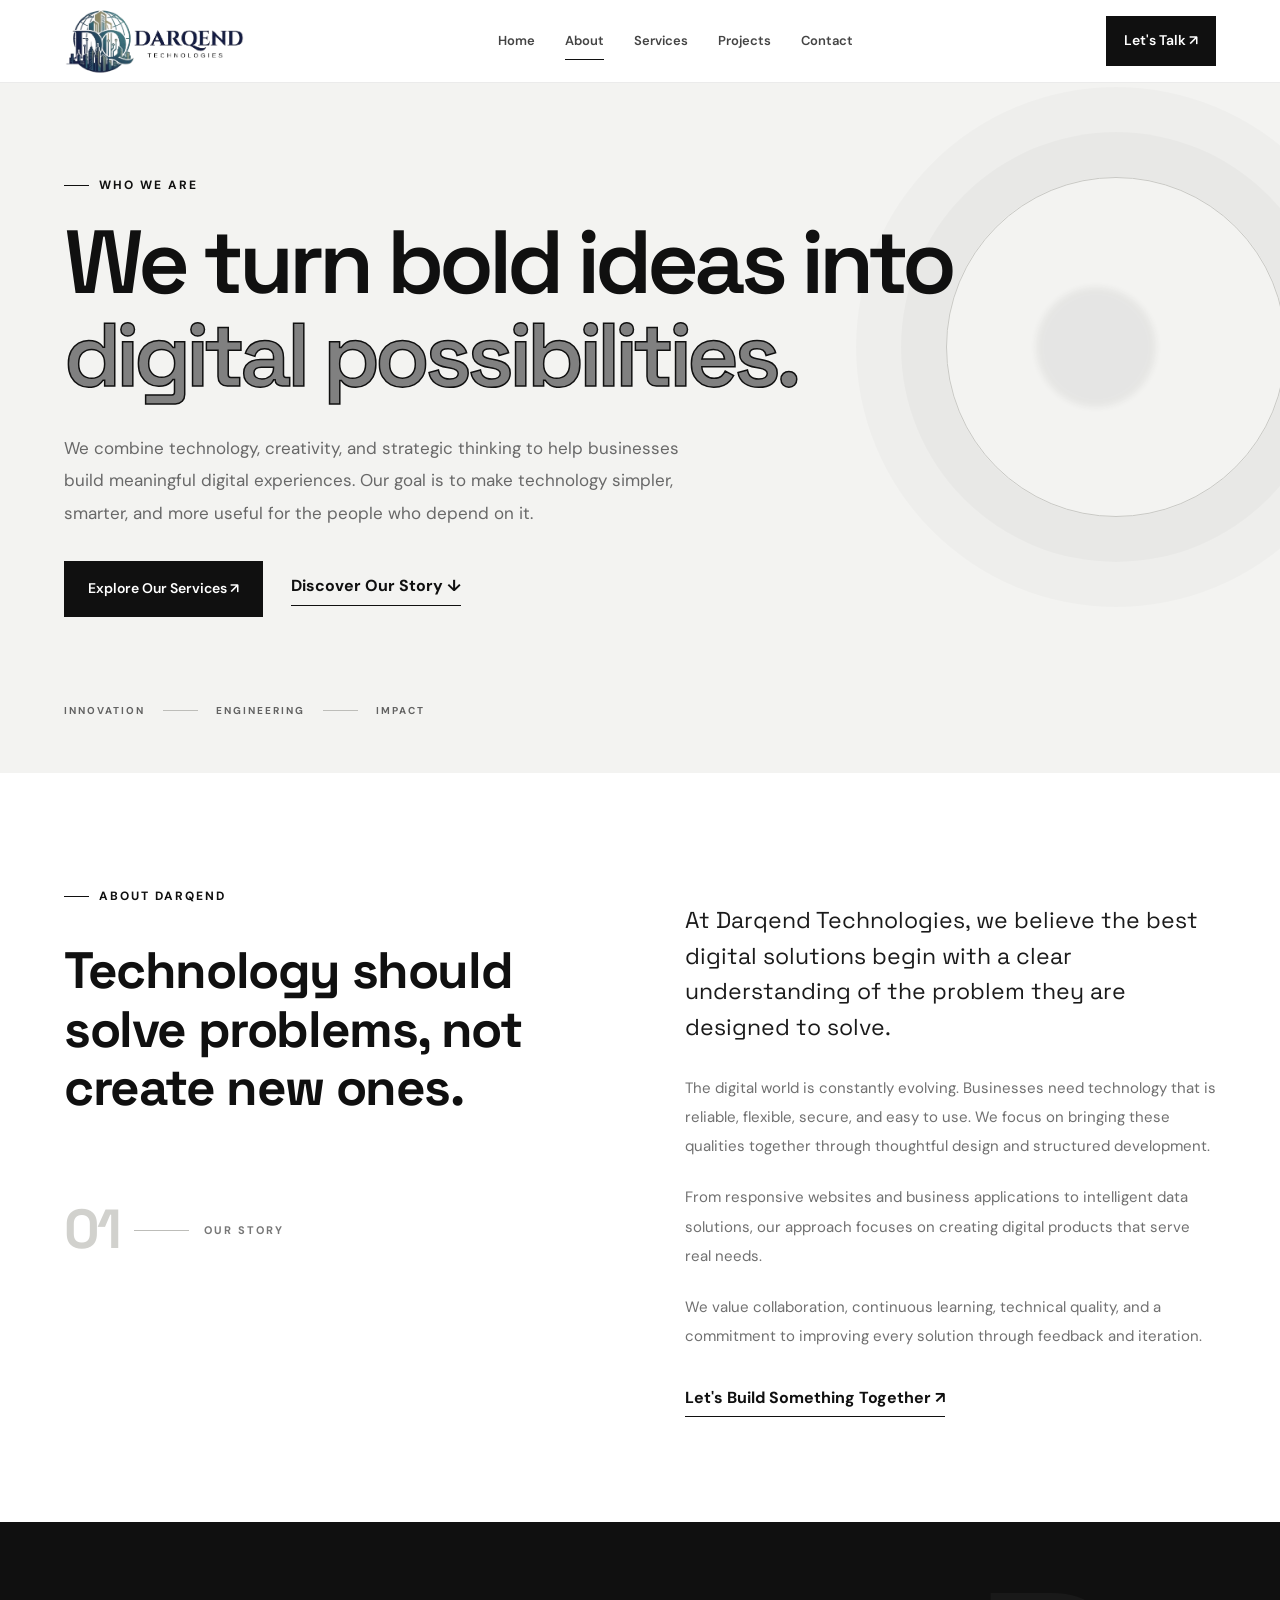
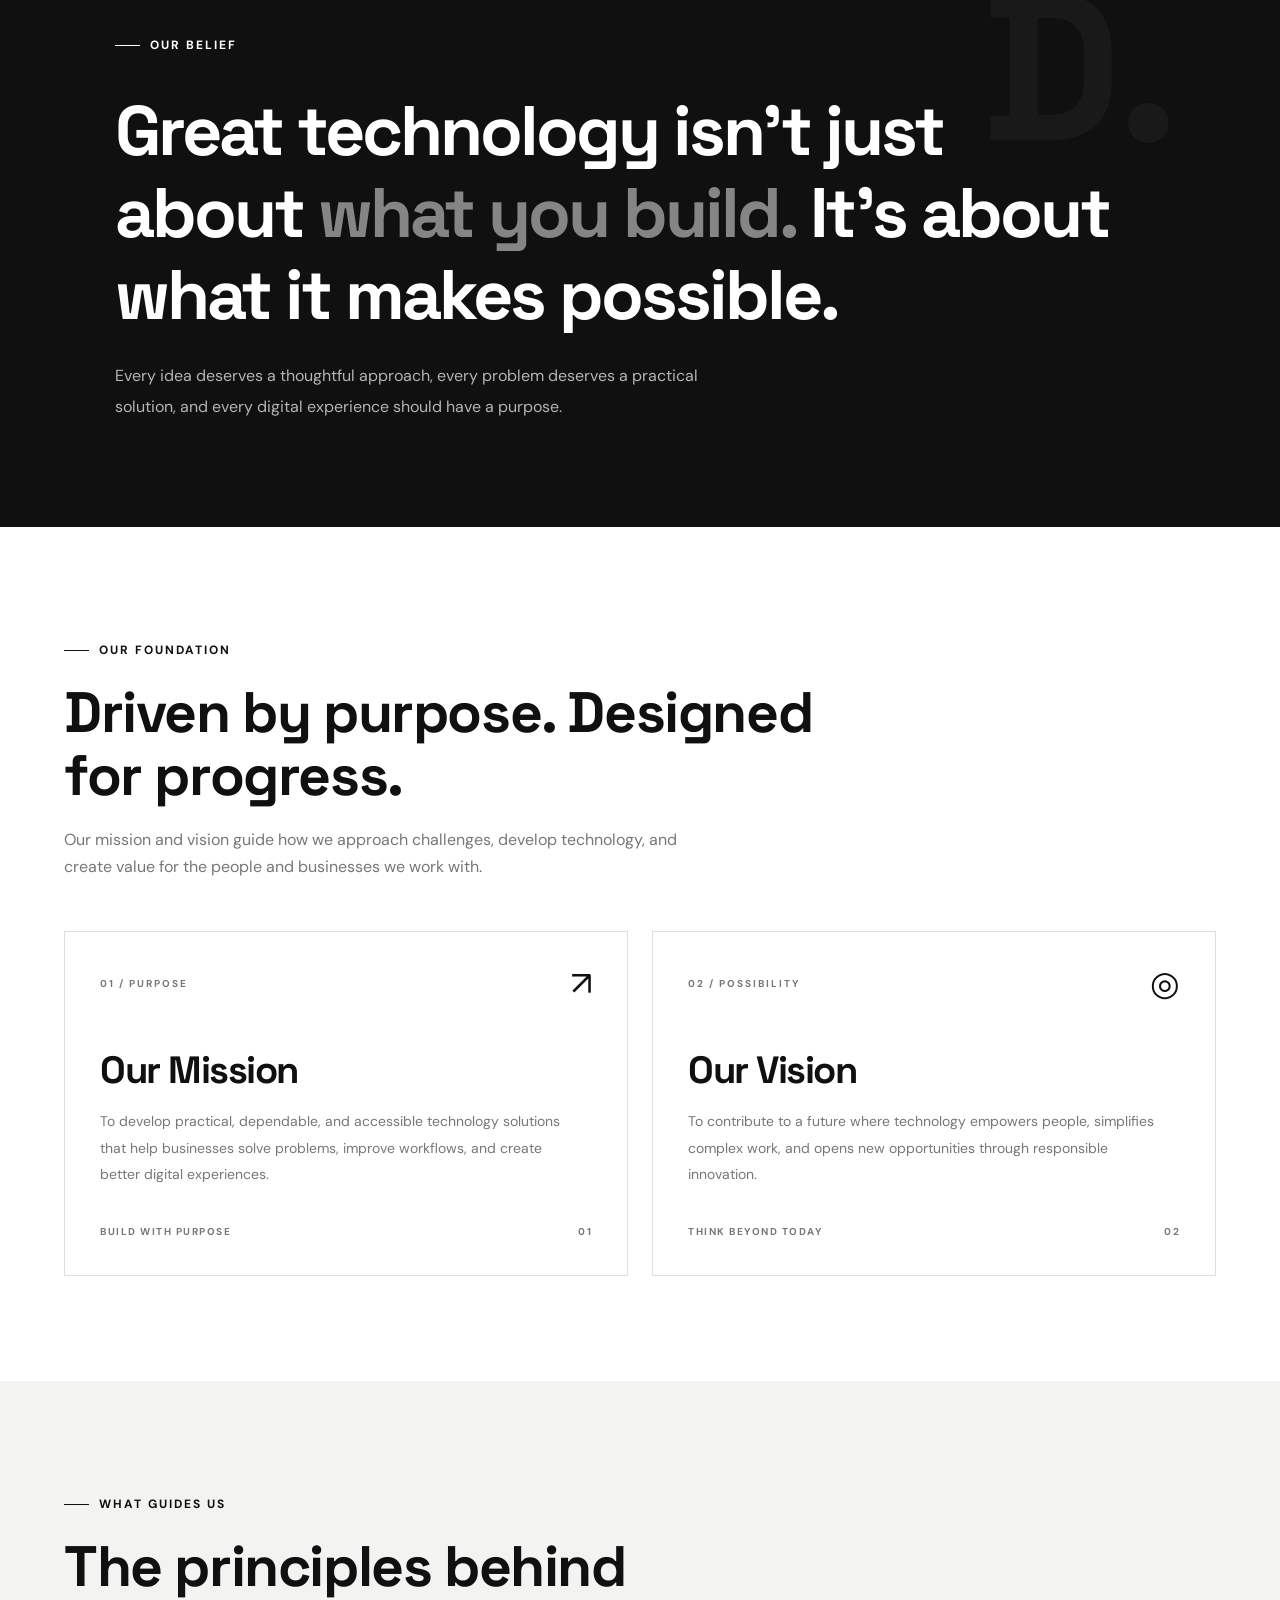
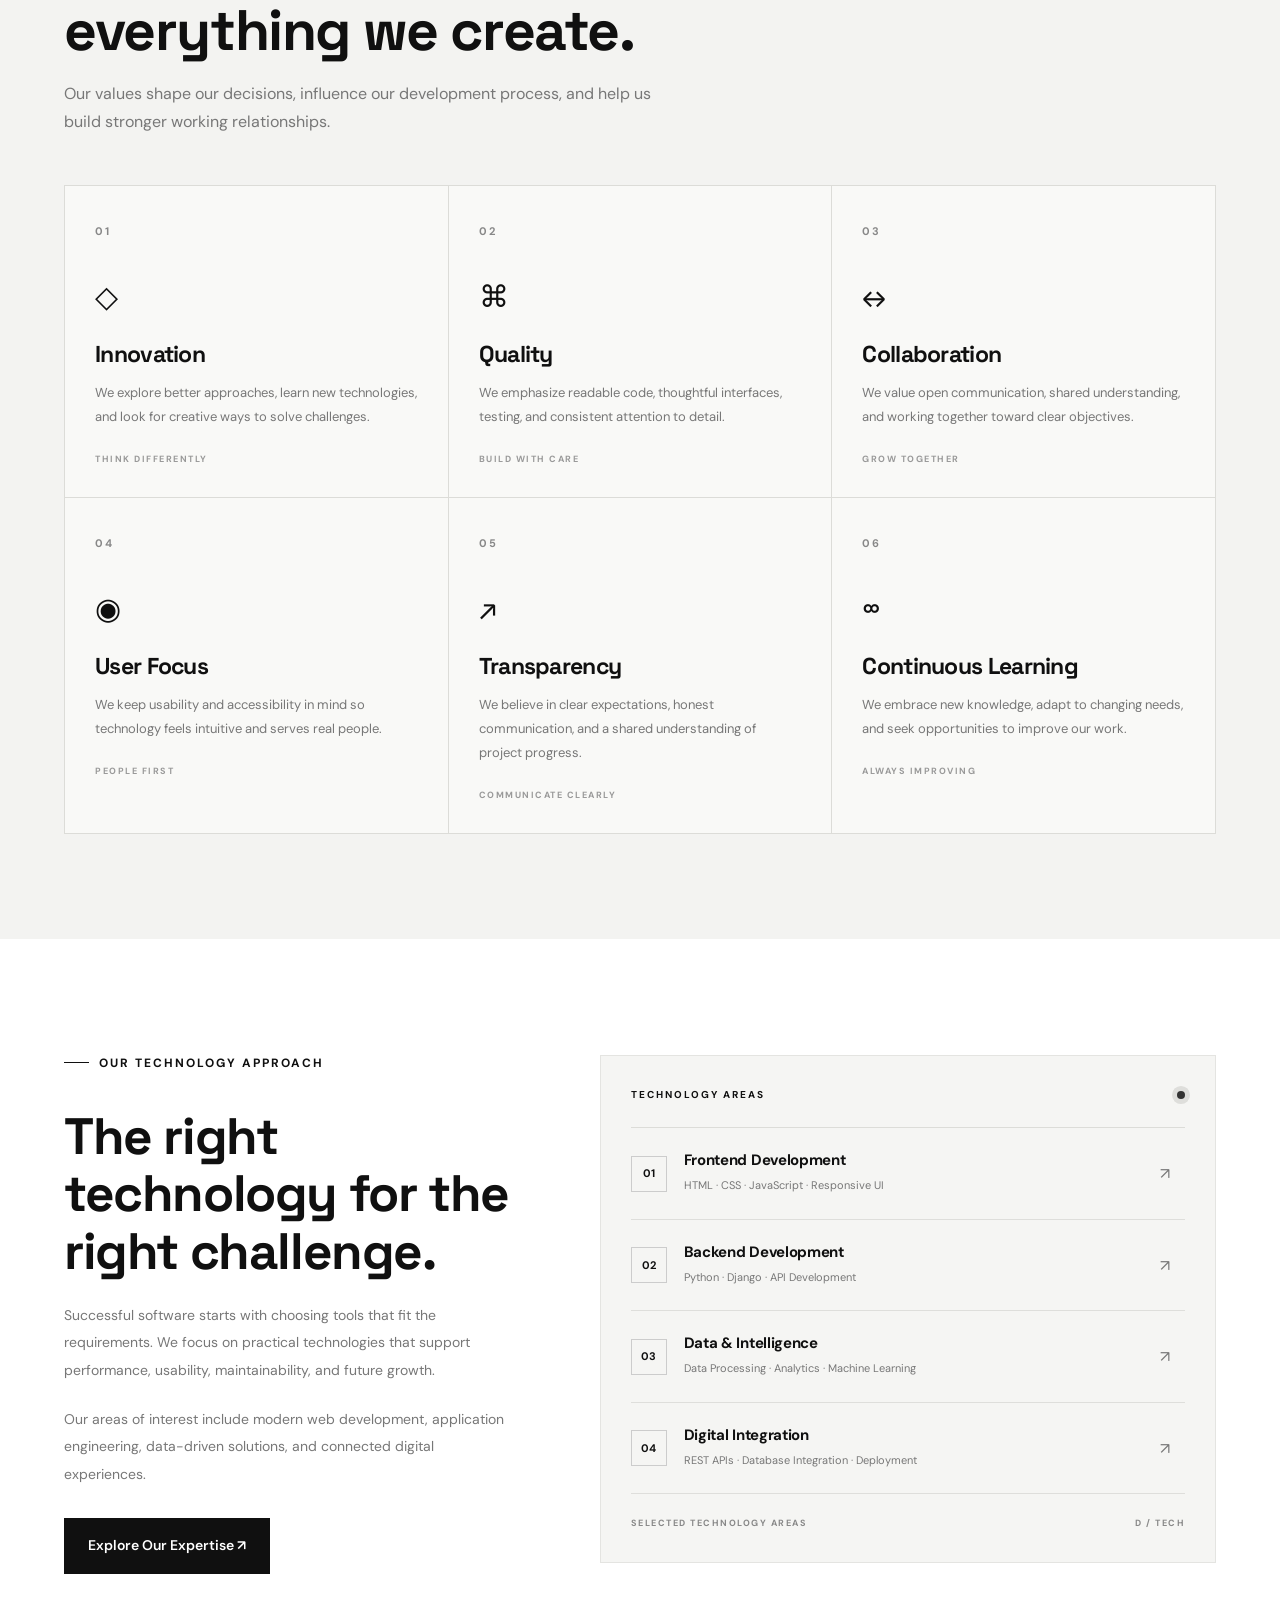
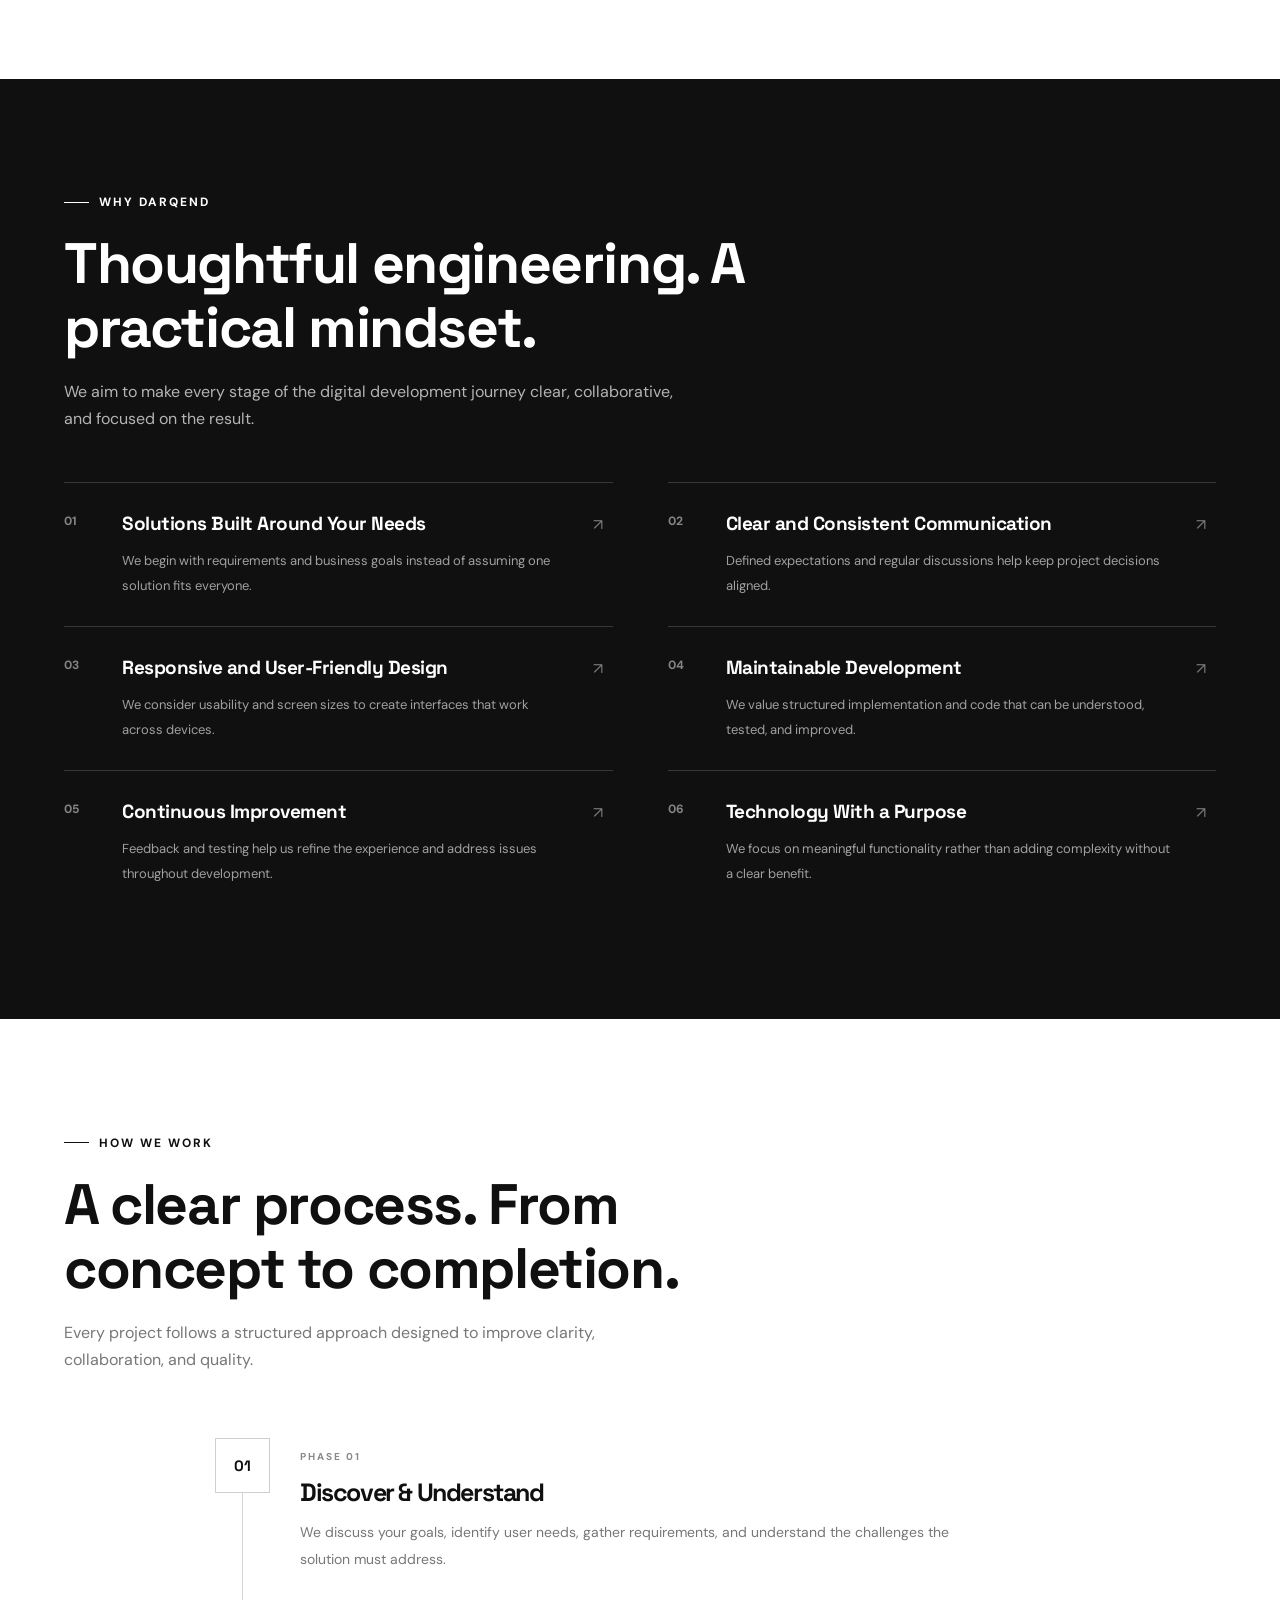
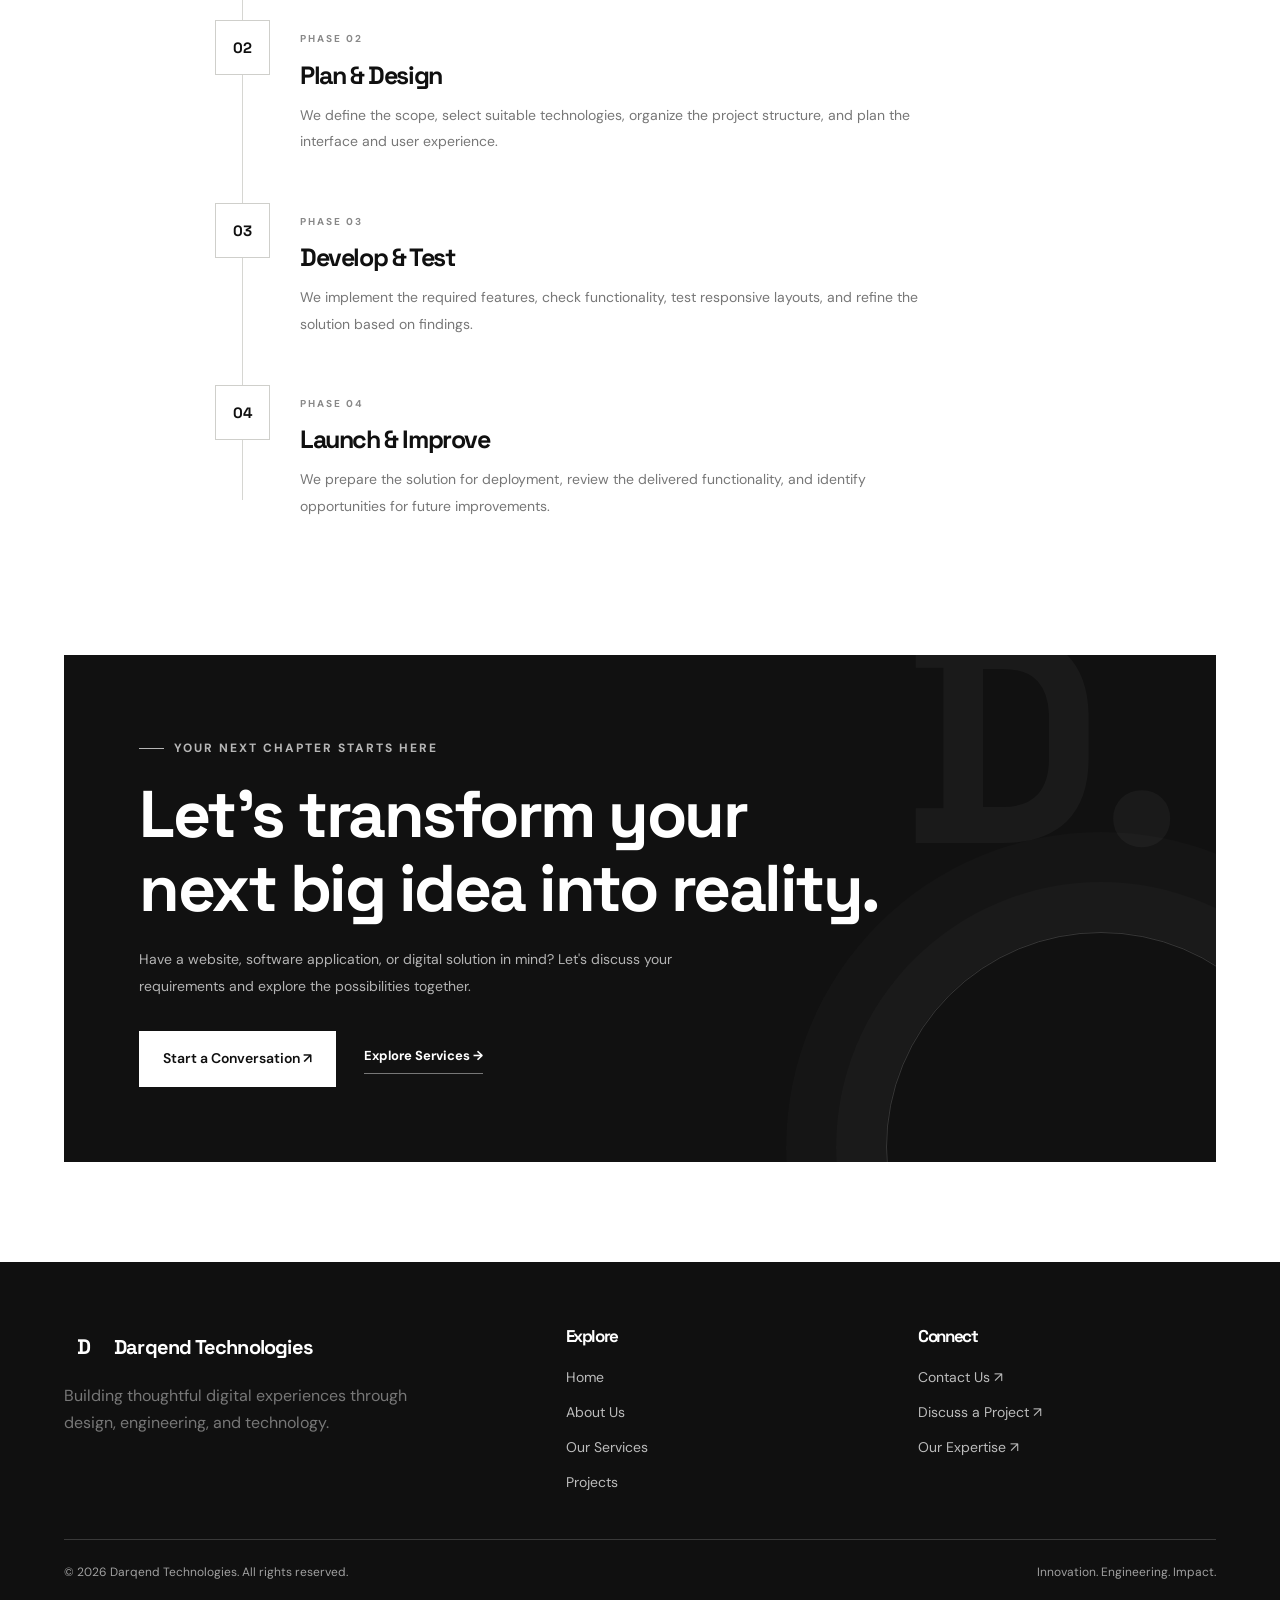
==== templates/about.html @ 3954f973 "Initial commit" ====
<!DOCTYPE html>
<html lang="en">
<head>
    <meta charset="UTF-8">
    <meta name="viewport" content="width=device-width, initial-scale=1.0">

    <meta name="description"
          content="Discover Darqend Technologies, our mission, vision, values, technology expertise, and commitment to building innovative digital solutions.">

    <title>About Us | Darqend Technologies</title>

    <link rel="stylesheet" href="../static/css/style.css">
    <link rel="stylesheet" href="../static/css/about.css">
    
</head>

<body>

<header class="site-header">
  <div class="container nav-container">
    <a href="index.html" class="brand">
      <img src="../static/assets/WhatsApp_Image_2026-10-27_at_9.11.29_PM-removebg-preview.png"  style="width:180px">
    </a>

    <nav class="nav-links" id="mainNav" aria-label="Main navigation">
      <a href="index.html">Home</a>
      <a href="about.html">About</a>
      <a href="services.html">Services</a>
      <a href="projects.html">Projects</a>
      <a href="contact.html">Contact</a>
    </nav>

    <a href="contact.html" class="btn nav-cta">Let's Talk ↗</a>
    <button class="menu-toggle" aria-label="Open navigation"
      aria-controls="mainNav" aria-expanded="false">☰</button>
  </div>
</header>


<main>

<!-- ================= ABOUT HERO ================= -->

<section class="about-hero">
    <div class="about-hero-grid"></div>

    <div class="container about-hero-content">

        <!-- <div class="breadcrumb reveal">
            <a href="index.html">Home</a>
            <span>/</span>
            <span>About Us</span>
        </div> -->

        <div class="about-hero-text reveal">

            <span class="eyebrow">WHO WE ARE</span>

            <h1>
                We turn bold ideas into
                <span class="outline-text" style="color:grey">digital possibilities.</span>
            </h1>

            <p>
                We combine technology, creativity, and strategic thinking
                to help businesses build meaningful digital experiences.
                Our goal is to make technology simpler, smarter, and more
                useful for the people who depend on it.
            </p>

            <div class="about-hero-actions">
                <a href="services.html" class="btn">
                    Explore Our Services ↗
                </a>

                <a href="#our-story" class="text-link">
                    Discover Our Story ↓
                </a>
            </div>

        </div>

        <div class="about-hero-bottom reveal">
            <span>INNOVATION</span>
            <span class="about-bottom-line"></span>
            <span>ENGINEERING</span>
            <span class="about-bottom-line"></span>
            <span>IMPACT</span>
        </div>

        <div class="about-hero-orb orb-one"></div>
        <div class="about-hero-orb orb-two"></div>

    </div>
</section>


<!-- ================= INTRODUCTION ================= -->

<section class="section about-intro" id="our-story">

    <div class="container about-intro-grid">

        <div class="about-intro-left reveal">

            <span class="eyebrow">ABOUT DARQEND</span>

            <h2>
                Technology should solve problems,
                not create new ones.
            </h2>

            <div class="about-big-number">
                <span>01</span>
                <span class="about-number-line"></span>
                <span>OUR STORY</span>
            </div>

        </div>

        <div class="about-intro-right reveal delay-1">

            <p class="about-lead">
                At Darqend Technologies, we believe the best digital
                solutions begin with a clear understanding of the
                problem they are designed to solve.
            </p>

            <p>
                The digital world is constantly evolving. Businesses need
                technology that is reliable, flexible, secure, and easy
                to use. We focus on bringing these qualities together
                through thoughtful design and structured development.
            </p>

            <p>
                From responsive websites and business applications to
                intelligent data solutions, our approach focuses on
                creating digital products that serve real needs.
            </p>

            <p>
                We value collaboration, continuous learning, technical
                quality, and a commitment to improving every solution
                through feedback and iteration.
            </p>

            <a href="contact.html" class="text-link">
                Let's Build Something Together ↗
            </a>

        </div>

    </div>

</section>


<!-- ================= BRAND STATEMENT ================= -->

<section class="about-statement section-dark">

    <div class="container about-statement-inner reveal">

        <span class="eyebrow">OUR BELIEF</span>

        <h2>
            Great technology isn't just about
            <span>what you build.</span>
            It's about what it makes possible.
        </h2>

        <p>
            Every idea deserves a thoughtful approach, every problem
            deserves a practical solution, and every digital experience
            should have a purpose.
        </p>

        <div class="statement-mark">D.</div>

    </div>

</section>


<!-- ================= MISSION AND VISION ================= -->

<section class="section about-purpose">

    <div class="container">

        <div class="section-heading reveal">

            <span class="eyebrow">OUR FOUNDATION</span>

            <h2>
                Driven by purpose.
                Designed for progress.
            </h2>

            <p>
                Our mission and vision guide how we approach challenges,
                develop technology, and create value for the people
                and businesses we work with.
            </p>

        </div>

        <div class="purpose-grid">

            <article class="purpose-card mission-card reveal">

                <div class="purpose-card-top">
                    <span class="purpose-index">01 / PURPOSE</span>
                    <span class="purpose-icon">↗</span>
                </div>

                <h3>Our Mission</h3>

                <p>
                    To develop practical, dependable, and accessible
                    technology solutions that help businesses solve
                    problems, improve workflows, and create better
                    digital experiences.
                </p>

                <div class="purpose-card-footer">
                    <span>BUILD WITH PURPOSE</span>
                    <span>01</span>
                </div>

            </article>


            <article class="purpose-card vision-card reveal delay-1">

                <div class="purpose-card-top">
                    <span class="purpose-index">02 / POSSIBILITY</span>
                    <span class="purpose-icon">◎</span>
                </div>

                <h3>Our Vision</h3>

                <p>
                    To contribute to a future where technology empowers
                    people, simplifies complex work, and opens new
                    opportunities through responsible innovation.
                </p>

                <div class="purpose-card-footer">
                    <span>THINK BEYOND TODAY</span>
                    <span>02</span>
                </div>

            </article>

        </div>

    </div>

</section>


<!-- ================= CORE VALUES ================= -->

<section class="section about-values section-light">

    <div class="container">

        <div class="section-heading reveal">

            <span class="eyebrow">WHAT GUIDES US</span>

            <h2>
                The principles behind
                everything we create.
            </h2>

            <p>
                Our values shape our decisions, influence our development
                process, and help us build stronger working relationships.
            </p>

        </div>

        <div class="about-values-grid">

            <article class="about-value-card reveal">

                <span class="about-value-number">01</span>
                <div class="about-value-icon">◇</div>

                <h3>Innovation</h3>

                <p>
                    We explore better approaches, learn new technologies,
                    and look for creative ways to solve challenges.
                </p>

                <span class="value-bottom-label">THINK DIFFERENTLY</span>

            </article>


            <article class="about-value-card reveal delay-1">

                <span class="about-value-number">02</span>
                <div class="about-value-icon">⌘</div>

                <h3>Quality</h3>

                <p>
                    We emphasize readable code, thoughtful interfaces,
                    testing, and consistent attention to detail.
                </p>

                <span class="value-bottom-label">BUILD WITH CARE</span>

            </article>


            <article class="about-value-card reveal delay-2">

                <span class="about-value-number">03</span>
                <div class="about-value-icon">↔</div>

                <h3>Collaboration</h3>

                <p>
                    We value open communication, shared understanding,
                    and working together toward clear objectives.
                </p>

                <span class="value-bottom-label">GROW TOGETHER</span>

            </article>


            <article class="about-value-card reveal">

                <span class="about-value-number">04</span>
                <div class="about-value-icon">◉</div>

                <h3>User Focus</h3>

                <p>
                    We keep usability and accessibility in mind so
                    technology feels intuitive and serves real people.
                </p>

                <span class="value-bottom-label">PEOPLE FIRST</span>

            </article>


            <article class="about-value-card reveal delay-1">

                <span class="about-value-number">05</span>
                <div class="about-value-icon">↗</div>

                <h3>Transparency</h3>

                <p>
                    We believe in clear expectations, honest communication,
                    and a shared understanding of project progress.
                </p>

                <span class="value-bottom-label">COMMUNICATE CLEARLY</span>

            </article>


            <article class="about-value-card reveal delay-2">

                <span class="about-value-number">06</span>
                <div class="about-value-icon">∞</div>

                <h3>Continuous Learning</h3>

                <p>
                    We embrace new knowledge, adapt to changing needs,
                    and seek opportunities to improve our work.
                </p>

                <span class="value-bottom-label">ALWAYS IMPROVING</span>

            </article>

        </div>

    </div>

</section>


<!-- ================= TECHNOLOGY EXPERTISE ================= -->

<section class="section about-tech">

    <div class="container">

        <div class="about-tech-grid">

            <div class="about-tech-content reveal">

                <span class="eyebrow">OUR TECHNOLOGY APPROACH</span>

                <h2>
                    The right technology
                    for the right challenge.
                </h2>

                <p>
                    Successful software starts with choosing tools that
                    fit the requirements. We focus on practical
                    technologies that support performance, usability,
                    maintainability, and future growth.
                </p>

                <p>
                    Our areas of interest include modern web development,
                    application engineering, data-driven solutions,
                    and connected digital experiences.
                </p>

                <a href="services.html" class="btn">
                    Explore Our Expertise ↗
                </a>

            </div>


            <div class="about-tech-panel reveal delay-1">

                <div class="tech-panel-heading">
                    <span>TECHNOLOGY AREAS</span>
                    <span class="tech-live-dot"></span>
                </div>

                <div class="tech-item">
                    <div class="tech-item-symbol">01</div>
                    <div class="tech-item-content">
                        <h3>Frontend Development</h3>
                        <p>HTML · CSS · JavaScript · Responsive UI</p>
                    </div>
                    <span class="tech-arrow">↗</span>
                </div>

                <div class="tech-item">
                    <div class="tech-item-symbol">02</div>
                    <div class="tech-item-content">
                        <h3>Backend Development</h3>
                        <p>Python · Django · API Development</p>
                    </div>
                    <span class="tech-arrow">↗</span>
                </div>

                <div class="tech-item">
                    <div class="tech-item-symbol">03</div>
                    <div class="tech-item-content">
                        <h3>Data & Intelligence</h3>
                        <p>Data Processing · Analytics · Machine Learning</p>
                    </div>
                    <span class="tech-arrow">↗</span>
                </div>

                <div class="tech-item">
                    <div class="tech-item-symbol">04</div>
                    <div class="tech-item-content">
                        <h3>Digital Integration</h3>
                        <p>REST APIs · Database Integration · Deployment</p>
                    </div>
                    <span class="tech-arrow">↗</span>
                </div>

                <div class="tech-panel-footer">
                    <span>SELECTED TECHNOLOGY AREAS</span>
                    <span>D / TECH</span>
                </div>

            </div>

        </div>

    </div>

</section>


<!-- ================= WHY CHOOSE US ================= -->

<section class="section about-choose section-dark">

    <div class="container">

        <div class="section-heading reveal">

            <span class="eyebrow">WHY DARQEND</span>

            <h2>
                Thoughtful engineering.
                A practical mindset.
            </h2>

            <p>
                We aim to make every stage of the digital development
                journey clear, collaborative, and focused on the result.
            </p>

        </div>

        <div class="choose-grid">

            <article class="choose-item reveal">
                <span class="choose-number">01</span>
                <div>
                    <h3>Solutions Built Around Your Needs</h3>
                    <p>
                        We begin with requirements and business goals
                        instead of assuming one solution fits everyone.
                    </p>
                </div>
                <span class="choose-symbol">↗</span>
            </article>

            <article class="choose-item reveal delay-1">
                <span class="choose-number">02</span>
                <div>
                    <h3>Clear and Consistent Communication</h3>
                    <p>
                        Defined expectations and regular discussions help
                        keep project decisions aligned.
                    </p>
                </div>
                <span class="choose-symbol">↗</span>
            </article>

            <article class="choose-item reveal delay-2">
                <span class="choose-number">03</span>
                <div>
                    <h3>Responsive and User-Friendly Design</h3>
                    <p>
                        We consider usability and screen sizes to create
                        interfaces that work across devices.
                    </p>
                </div>
                <span class="choose-symbol">↗</span>
            </article>

            <article class="choose-item reveal">
                <span class="choose-number">04</span>
                <div>
                    <h3>Maintainable Development</h3>
                    <p>
                        We value structured implementation and code that
                        can be understood, tested, and improved.
                    </p>
                </div>
                <span class="choose-symbol">↗</span>
            </article>

            <article class="choose-item reveal delay-1">
                <span class="choose-number">05</span>
                <div>
                    <h3>Continuous Improvement</h3>
                    <p>
                        Feedback and testing help us refine the experience
                        and address issues throughout development.
                    </p>
                </div>
                <span class="choose-symbol">↗</span>
            </article>

            <article class="choose-item reveal delay-2">
                <span class="choose-number">06</span>
                <div>
                    <h3>Technology With a Purpose</h3>
                    <p>
                        We focus on meaningful functionality rather than
                        adding complexity without a clear benefit.
                    </p>
                </div>
                <span class="choose-symbol">↗</span>
            </article>

        </div>

    </div>

</section>


<!-- ================= DEVELOPMENT PROCESS ================= -->

<section class="section about-process">

    <div class="container">

        <div class="section-heading reveal">

            <span class="eyebrow">HOW WE WORK</span>

            <h2>
                A clear process.
                From concept to completion.
            </h2>

            <p>
                Every project follows a structured approach designed
                to improve clarity, collaboration, and quality.
            </p>

        </div>

        <div class="about-timeline">

            <article class="timeline-step reveal">
                <div class="timeline-marker">01</div>
                <div class="timeline-content">
                    <span>PHASE 01</span>
                    <h3>Discover & Understand</h3>
                    <p>
                        We discuss your goals, identify user needs,
                        gather requirements, and understand the challenges
                        the solution must address.
                    </p>
                </div>
            </article>

            <article class="timeline-step reveal delay-1">
                <div class="timeline-marker">02</div>
                <div class="timeline-content">
                    <span>PHASE 02</span>
                    <h3>Plan & Design</h3>
                    <p>
                        We define the scope, select suitable technologies,
                        organize the project structure, and plan the
                        interface and user experience.
                    </p>
                </div>
            </article>

            <article class="timeline-step reveal delay-2">
                <div class="timeline-marker">03</div>
                <div class="timeline-content">
                    <span>PHASE 03</span>
                    <h3>Develop & Test</h3>
                    <p>
                        We implement the required features, check
                        functionality, test responsive layouts, and
                        refine the solution based on findings.
                    </p>
                </div>
            </article>

            <article class="timeline-step reveal delay-3">
                <div class="timeline-marker">04</div>
                <div class="timeline-content">
                    <span>PHASE 04</span>
                    <h3>Launch & Improve</h3>
                    <p>
                        We prepare the solution for deployment, review
                        the delivered functionality, and identify
                        opportunities for future improvements.
                    </p>
                </div>
            </article>

        </div>

    </div>

</section>


<!-- ================= FINAL CTA ================= -->

<section class="section about-final-cta">

    <div class="container">

        <div class="about-cta-panel reveal">

            <div class="about-cta-decoration">D.</div>

            <div class="about-cta-content">

                <span class="eyebrow">YOUR NEXT CHAPTER STARTS HERE</span>

                <h2>
                    Let's transform your
                    next big idea into reality.
                </h2>

                <p>
                    Have a website, software application, or digital
                    solution in mind? Let's discuss your requirements
                    and explore the possibilities together.
                </p>

                <div class="about-hero-actions">
                    <a href="contact.html" class="btn btn-light">
                        Start a Conversation ↗
                    </a>

                    <a href="services.html" class="about-cta-link">
                        Explore Services →
                    </a>
                </div>

            </div>

            <div class="about-cta-circle"></div>

        </div>

    </div>

</section>

</main>


<!-- ================= FOOTER ================= -->

<footer class="site-footer">

    <div class="container">

        <div class="footer-grid">

            <div class="footer-company">
                <a href="index.html" class="brand">
                    <span class="brand-symbol">D</span>
                    <span>Darqend Technologies</span>
                </a>

                <p>
                    Building thoughtful digital experiences through
                    design, engineering, and technology.
                </p>
            </div>

            <div>
                <h3>Explore</h3>
                <div class="footer-links">
                    <a href="index.html">Home</a>
                    <a href="about.html">About Us</a>
                    <a href="services.html">Our Services</a>
                    <a href="projects.html">Projects</a>
                </div>
            </div>

            <div>
                <h3>Connect</h3>
                <div class="footer-links">
                    <a href="contact.html">Contact Us ↗</a>
                    <a href="contact.html">Discuss a Project ↗</a>
                    <a href="services.html">Our Expertise ↗</a>
                </div>
            </div>

        </div>

        <div class="footer-bottom">
            <span>
                © <span data-year></span> Darqend Technologies.
                All rights reserved.
            </span>
            <span>Innovation. Engineering. Impact.</span>
        </div>

    </div>

</footer>
<script src="../static/js/script.js" defer></script>
</body>
</html>
---- static/css/style.css ----
@import url('https://fonts.googleapis.com/css2?family=DM+Sans:wght@400;500;600;700&family=Space+Grotesk:wght@400;500;600;700&display=swap');

:root {
  --black: #101010;
  --dark: #181818;
  --white: #ffffff;
  --grey: #777777;
  --light: #f3f3f1;
  --line: #dededb;
  --font: 'DM Sans', sans-serif;
  --heading: 'Space Grotesk', sans-serif;
}

* {
  margin: 0;
  padding: 0;
  box-sizing: border-box;
}

html {
  scroll-behavior: smooth;
  scroll-padding-top: 90px;
}

body {
  font-family: var(--font);
  color: var(--black);
  background: var(--white);
  line-height: 1.7;
  overflow-x: hidden;
}

body.menu-open { overflow: hidden; }

a { color: inherit; text-decoration: none; }
button, input, textarea, select { font: inherit; }
button { cursor: pointer; }
img { display: block; max-width: 100%; }

.container {
  width: min(1180px, 90%);
  margin-inline: auto;
}

.section { padding: 105px 0; }
.section-light { background: var(--light); }
.section-dark { background: var(--black); color: var(--white); }

.eyebrow {
  display: inline-flex;
  align-items: center;
  gap: 10px;
  font-size: 12px;
  font-weight: 700;
  letter-spacing: 2px;
  text-transform: uppercase;
  margin-bottom: 20px;
}

.eyebrow::before {
  content: "";
  width: 25px;
  height: 1px;
  background: currentColor;
}

h1, h2, h3, h4 {
  font-family: var(--heading);
  line-height: 1.12;
  letter-spacing: -1.4px;
}

h1 { font-size: clamp(42px, 6.8vw, 86px); }
h2 { font-size: clamp(32px, 4.5vw, 57px); }
h3 { font-size: 24px; }

p { color: var(--grey); }
.section-dark p { color: #b4b4b4; }

.section-heading {
  max-width: 760px;
  margin-bottom: 50px;
}

.section-heading p {
  margin-top: 18px;
  max-width: 620px;
}

.btn {
  display: inline-flex;
  align-items: center;
  justify-content: center;
  gap: 14px;
  padding: 15px 23px;
  border: 1px solid var(--black);
  background: var(--black);
  color: var(--white);
  font-weight: 600;
  font-size: 14px;
  transition: background .3s, color .3s, transform .3s;
}

.btn:hover {
  background: transparent;
  color: var(--black);
  transform: translateY(-3px);
}

.btn-light {
  background: var(--white);
  color: var(--black);
  border-color: var(--white);
}

.btn-light:hover {
  background: transparent;
  color: var(--white);
}

.text-link {
  display: inline-flex;
  gap: 12px;
  align-items: center;
  font-weight: 700;
  border-bottom: 1px solid currentColor;
  padding-bottom: 5px;
}

/* NAVIGATION */

.site-header {
  position: sticky;
  top: 0;
  z-index: 1000;
  background: rgba(255,255,255,.94);
  backdrop-filter: blur(15px);
  border-bottom: 1px solid rgba(0,0,0,.08);
  transition: box-shadow .3s;
}

.site-header.scrolled {
  box-shadow: 0 8px 25px rgba(0,0,0,.07);
}

.nav-container {
  min-height: 82px;
  display: flex;
  align-items: center;
  justify-content: space-between;
  gap: 25px;
}

.brand {
  display: inline-flex;
  align-items: center;
  gap: 11px;
  font-family: var(--heading);
  font-size: 20px;
  font-weight: 700;
  letter-spacing: -.8px;
}

.brand-symbol {
  display: grid;
  place-items: center;
  width: 39px;
  height: 39px;
  color: white;
  background: var(--black);
  font-size: 21px;
}

.brand-light { font-weight: 400; color: var(--grey); }

.nav-links {
  display: flex;
  align-items: center;
  gap: 30px;
}

.nav-links a {
  position: relative;
  font-size: 13px;
  font-weight: 600;
  color: #444;
  padding: 8px 0;
}

.nav-links a::after {
  content: "";
  position: absolute;
  left: 0;
  bottom: 0;
  width: 0;
  height: 1px;
  background: var(--black);
  transition: width .3s;
}

.nav-links a:hover::after,
.nav-links a.active::after { width: 100%; }

.nav-cta { padding: 12px 17px; }

.menu-toggle {
  display: none;
  width: 44px;
  height: 44px;
  border: 1px solid var(--line);
  background: white;
  font-size: 24px;
}

/* HOME HERO */

.hero {
  min-height: 650px;
  display: flex;
  align-items: center;
  position: relative;
  isolation: isolate;
  overflow: hidden;
  background: var(--light);
}


.outline-text {
    display: block;
    color: #ffffff;
    -webkit-text-stroke: 1.5px #080808;
}

.hero::before {
  content: "";
  position: absolute;
  z-index: -1;
  width: 560px;
  height: 560px;
  border: 1px solid #d5d5d2;
  border-radius: 50%;
  right: -100px;
  top: 40px;
  box-shadow: 0 0 0 60px rgba(0,0,0,.018),
              0 0 0 120px rgba(0,0,0,.018);
  animation: orbit 24s linear infinite;
}

.hero::after {
  content: "";
  position: absolute;
  z-index: -1;
  width: 180px;
  height: 180px;
  background: #222;
  border-radius: 50%;
  right: 180px;
  top: 190px;
  opacity: .07;
  filter: blur(2px);
  animation: float 7s ease-in-out infinite;
}

.hero-grid {
  display: grid;
  grid-template-columns: 1.25fr .75fr;
  align-items: center;
  gap: 55px;
  padding-block: 100px;
}

.hero-copy { animation: slideUp .9s both; }
.hero-copy h1 { max-width: 750px; }
.hero-copy h1 span {
  color: #858585;
  display: inline;
}

.hero-copy > p {
  font-size: 17px;
  max-width: 540px;
  margin: 25px 0 30px;
}

.hero-actions {
  display: flex;
  flex-wrap: wrap;
  gap: 15px;
}

.hero-art {
  position: relative;
  min-height: 380px;
  display: grid;
  place-items: center;
  animation: fadeIn 1.2s .3s both;
}

.hero-orbit {
  position: absolute;
  width: 310px;
  height: 310px;
  border: 1px solid #c9c9c6;
  border-radius: 50%;
  animation: orbit 30s linear infinite;
}

.hero-orbit::before,
.hero-orbit::after {
  content: "";
  position: absolute;
  width: 12px;
  height: 12px;
  background: var(--black);
  border-radius: 50%;
}

.hero-orbit::before { top: 30px; left: 50px; }
.hero-orbit::after { bottom: 45px; right: 25px; }

.hero-core {
  width: 205px;
  height: 205px;
  display: grid;
  place-items: center;
  color: white;
  background: var(--black);
  font-family: var(--heading);
  font-size: 78px;
  font-weight: 700;
  box-shadow: 22px 22px 0 #d8d8d5;
  animation: float 5s ease-in-out infinite;
}

.hero-note {
  position: absolute;
  right: 0;
  bottom: 5px;
  padding: 17px 20px;
  background: white;
  border: 1px solid var(--line);
  font-size: 12px;
  font-weight: 700;
}

/* INNER PAGE HERO */

.page-hero {
  padding: 115px 0 100px;
  background: var(--light);
  position: relative;
  overflow: hidden;
}

.page-hero h1 { max-width: 900px; }
.page-hero p { max-width: 640px; margin-top: 22px; font-size: 17px; }

.breadcrumb {
  display: flex;
  gap: 10px;
  align-items: center;
  color: var(--grey);
  font-size: 13px;
  margin-bottom: 30px;
}

.breadcrumb span { color: var(--black); }

/* ABOUT */

.about-grid {
  display: grid;
  grid-template-columns: 1fr 1fr;
  gap: 75px;
  align-items: center;
}

.about-visual {
  min-height: 420px;
  display: grid;
  place-items: center;
  background: #e3e3e0;
  position: relative;
  overflow: hidden;
}

.about-visual::before {
  content: "D";
  font-family: var(--heading);
  font-size: 290px;
  line-height: 1;
  color: #c6c6c2;
  animation: float 6s ease-in-out infinite;
}

.about-visual::after {
  content: "DESIGN • DEVELOP • DELIVER";
  position: absolute;
  bottom: 25px;
  left: 25px;
  font-size: 11px;
  letter-spacing: 2px;
  font-weight: 700;
}

.about-copy p { margin: 20px 0; }

.values-grid {
  display: grid;
  grid-template-columns: repeat(3, 1fr);
  gap: 20px;
  margin-top: 45px;
}

.value-card {
  border-top: 1px solid #bbb;
  padding: 24px 0;
}

.value-card p { margin-top: 12px; font-size: 14px; }

/* SERVICES */

.services-grid {
  display: grid;
  grid-template-columns: repeat(3, 1fr);
  gap: 18px;
}

.service-card {
  min-height: 280px;
  padding: 30px;
  border: 1px solid var(--line);
  background: white;
  transition: transform .35s, background .35s, color .35s;
}

.service-number {
  font-size: 12px;
  letter-spacing: 2px;
  color: var(--grey);
}

.service-icon {
  margin: 28px 0 23px;
  font-size: 32px;
  font-family: var(--heading);
}

.service-card p { margin: 15px 0 24px; font-size: 14px; }

.service-card:hover {
  background: var(--black);
  color: white;
  transform: translateY(-8px);
}

.service-card:hover p,
.service-card:hover .service-number { color: #c0c0c0; }

/* PROCESS */

.process-grid {
  display: grid;
  grid-template-columns: repeat(4, 1fr);
  gap: 25px;
}

.process-step {
  border-top: 1px solid #777;
  padding-top: 22px;
}

.process-step span {
  font-family: var(--heading);
  font-size: 36px;
  color: #888;
}

.process-step h3 { margin: 15px 0; }

/* PROJECTS */

.filter-buttons {
  display: flex;
  flex-wrap: wrap;
  gap: 10px;
  margin-bottom: 35px;
}

.filter-btn {
  padding: 10px 18px;
  background: white;
  border: 1px solid var(--line);
  color: var(--black);
}

.filter-btn.active,
.filter-btn:hover {
  background: var(--black);
  color: white;
}

.projects-grid {
  display: grid;
  grid-template-columns: repeat(2, 1fr);
  gap: 30px;
}

.project-card {
  border: 1px solid var(--line);
  overflow: hidden;
  background: white;
}

.project-art {
  min-height: 270px;
  display: grid;
  place-items: center;
  overflow: hidden;
  background: #e9e9e6;
  position: relative;
}

.project-art span {
  font-family: var(--heading);
  font-size: clamp(38px, 6vw, 75px);
  font-weight: 700;
  color: #303030;
  transition: transform .5s;
}

.project-card:hover .project-art span { transform: scale(1.12) rotate(-3deg); }

.project-info { padding: 25px; }
.project-info p { margin-top: 10px; font-size: 14px; }
.project-meta {
  font-size: 11px;
  letter-spacing: 1.5px;
  color: var(--grey);
  margin-bottom: 12px;
  text-transform: uppercase;
}

.project-card.hidden { display: none; }

/* CTA */

.cta-panel {
  padding: 70px;
  background: var(--black);
  color: white;
  display: flex;
  align-items: center;
  justify-content: space-between;
  gap: 35px;
}

.cta-panel h2 { max-width: 700px; }
.cta-panel p { margin-top: 16px; }

/* CONTACT */

.contact-grid {
  display: grid;
  grid-template-columns: .8fr 1.2fr;
  gap: 65px;
}

.contact-details { display: grid; gap: 25px; margin-top: 35px; }
.contact-item span {
  display: block;
  font-size: 12px;
  text-transform: uppercase;
  letter-spacing: 1.5px;
  color: var(--grey);
  margin-bottom: 5px;
}

.contact-form {
  display: grid;
  grid-template-columns: 1fr 1fr;
  gap: 22px;
}

.form-group { display: grid; gap: 8px; }
.form-group.full { grid-column: 1 / -1; }

.form-group label { font-size: 13px; font-weight: 700; }

.form-group input,
.form-group select,
.form-group textarea {
  width: 100%;
  padding: 15px;
  background: #f7f7f5;
  border: 1px solid #dededb;
  border-radius: 0;
  outline: none;
  color: var(--black);
  transition: border-color .3s;
}

.form-group input:focus,
.form-group select:focus,
.form-group textarea:focus { border-color: var(--black); }

.form-group textarea { resize: vertical; min-height: 150px; }
.form-status { grid-column: 1 / -1; font-size: 14px; }

/* FOOTER */

.site-footer {
  background: var(--black);
  color: white;
  padding: 65px 0 25px;
}

.footer-grid {
  display: grid;
  grid-template-columns: 1.5fr 1fr 1fr;
  gap: 55px;
  padding-bottom: 45px;
}

.site-footer p { margin-top: 16px; max-width: 350px; }
.site-footer h3 { font-size: 17px; margin-bottom: 20px; }
.footer-links { display: grid; gap: 11px; }
.footer-links a { font-size: 14px; color: #bcbcbc; }
.footer-links a:hover { color: white; }

.footer-bottom {
  border-top: 1px solid #393939;
  padding-top: 22px;
  display: flex;
  justify-content: space-between;
  gap: 20px;
  color: #a0a0a0;
  font-size: 12px;
}

/* SCROLL REVEAL */

.reveal {
  opacity: 0;
  transform: translateY(32px);
  transition: opacity .75s ease, transform .75s ease;
}

.reveal.visible {
  opacity: 1;
  transform: translateY(0);
}

.delay-1 { transition-delay: .1s; }
.delay-2 { transition-delay: .2s; }
.delay-3 { transition-delay: .3s; }

@keyframes slideUp {
  from { opacity: 0; transform: translateY(35px); }
  to { opacity: 1; transform: translateY(0); }
}

@keyframes fadeIn {
  from { opacity: 0; }
  to { opacity: 1; }
}

@keyframes float {
  0%, 100% { transform: translateY(0); }
  50% { transform: translateY(-15px); }
}

@keyframes orbit {
  from { transform: rotate(0); }
  to { transform: rotate(360deg); }
}

/* RESPONSIVE */

@media (max-width: 900px) {
  .menu-toggle { display: grid; place-items: center; }

  .nav-cta { display: none; }

  .nav-links {
    position: fixed;
    inset: 82px 0 0;
    background: white;
    padding: 35px 7%;
    display: flex;
    flex-direction: column;
    align-items: stretch;
    gap: 15px;
    transform: translateX(100%);
    visibility: hidden;
    transition: transform .35s, visibility .35s;
  }

  .nav-links.open {
    transform: translateX(0);
    visibility: visible;
  }

  .nav-links a { font-size: 18px; padding: 12px 0; }

  .hero-grid, .about-grid, .contact-grid {
    grid-template-columns: 1fr;
    gap: 40px;
  }

  .hero-art { min-height: 300px; }
  .hero-orbit { width: 245px; height: 245px; }
  .hero-core { width: 160px; height: 160px; font-size: 60px; }

  .services-grid { grid-template-columns: repeat(2, 1fr); }
  .process-grid { grid-template-columns: repeat(2, 1fr); }
  .values-grid { grid-template-columns: 1fr; gap: 5px; }

  .footer-grid { grid-template-columns: 1fr 1fr; }
  .cta-panel { padding: 45px; flex-direction: column; align-items: flex-start; }
}

@media (max-width: 600px) {
  .container { width: 90%; }
  .section { padding: 70px 0; }
  .nav-container { min-height: 72px; }
  /* .nav-links { inset-top: 72px; top: 72px; } */
  .hero { min-height: auto; }
  .hero-grid { padding-block: 75px; }
  .hero-copy > p { font-size: 15px; }
  .hero-art { min-height: 260px; }
  .hero-note { right: 0; bottom: -5px; }
  .page-hero { padding: 75px 0; }

  .services-grid,
  .projects-grid,
  .process-grid,
  .contact-form,
  .footer-grid { grid-template-columns: 1fr; }

  .project-art { min-height: 210px; }
  .cta-panel { padding: 30px 24px; }
  .form-group.full { grid-column: auto; }
  .form-status { grid-column: auto; }

  .footer-bottom { flex-direction: column; }
}

@media (prefers-reduced-motion: reduce) {
  *, *::before, *::after {
    animation-duration: .01ms !important;
    animation-iteration-count: 1 !important;
    scroll-behavior: auto !important;
    transition-duration: .01ms !important;
  }

  .reveal { opacity: 1; transform: none; }
}
---- static/css/about.css ----
/* =====================================================
   DARQEND TECHNOLOGIES - ABOUT PAGE DESIGN
   Theme: Black / White / Grey
   ===================================================== */

:root {
    --about-black: #101010;
    --about-dark: #171717;
    --about-white: #ffffff;
    --about-grey: #777777;
    --about-muted: #a3a3a3;
    --about-light: #f3f3f1;
    --about-border: #dededb;
}

/* ================= ABOUT HERO ================= */

.about-hero {
    position: relative;
    min-height: 690px;
    display: flex;
    align-items: center;
    overflow: hidden;
    background: var(--about-light);
    isolation: isolate;
}
/* 
.about-hero-grid {
    position: absolute;
    inset: 0;
    z-index: -2;

    background-image:
        linear-gradient(rgba(0, 0, 0, .035) 1px, transparent 1px),
        linear-gradient(90deg, rgba(0, 0, 0, .035) 1px, transparent 1px);

    background-size: 55px 55px;

    mask-image: linear-gradient(
        to right,
        transparent,
        black 30%,
        black 100%
    );
} */

.about-hero-content {
    position: relative;
    padding-top: 80px;
    padding-bottom: 50px;
}

.about-hero .breadcrumb {
    margin-bottom: 55px;
}

.about-hero-text {
    max-width: 1000px;
    animation: aboutHeroEnter 1s ease both;
}

.about-hero-text h1 {
    max-width: 950px;
    font-size: clamp(45px, 7vw, 92px);
    font-weight: 600;
    letter-spacing: -5px;
    line-height: 1.04;
}

.outline-text {
    display: block;
    color: transparent;
    -webkit-text-stroke: 1.5px var(--about-black);
}

.about-hero-text > p {
    max-width: 620px;
    margin-top: 30px;
    font-size: 17px;
    line-height: 1.9;
    color: #686868;
}

.about-hero-actions {
    display: flex;
    align-items: center;
    flex-wrap: wrap;
    gap: 28px;
    margin-top: 32px;
}

.about-hero-bottom {
    display: flex;
    align-items: center;
    gap: 18px;
    margin-top: 85px;
    color: #626262;
    font-size: 10px;
    font-weight: 700;
    letter-spacing: 2px;
}

.about-bottom-line {
    height: 1px;
    width: 35px;
    background: #bdbdb9;
}

.about-hero-orb {
    position: absolute;
    z-index: -1;
    pointer-events: none;
    border-radius: 50%;
}

.orb-one {
    width: 340px;
    height: 340px;
    right: -70px;
    top: 90px;
    border: 1px solid #c9c9c5;
    box-shadow:
        0 0 0 45px rgba(0, 0, 0, .025),
        0 0 0 90px rgba(0, 0, 0, .02);
    animation: aboutOrbit 30s linear infinite;
}

.orb-two {
    width: 120px;
    height: 120px;
    right: 60px;
    top: 200px;
    background: #222;
    opacity: .06;
    filter: blur(3px);
    animation: aboutFloat 6s ease-in-out infinite;
}

/* ================= ABOUT INTRODUCTION ================= */

.about-intro {
    background: #fff;
}

.about-intro-grid {
    display: grid;
    grid-template-columns: 1fr 1fr;
    gap: 90px;
    align-items: start;
}

.about-intro-left h2 {
    max-width: 540px;
    margin-top: 15px;
    font-size: clamp(34px, 4vw, 54px);
    line-height: 1.15;
}

.about-big-number {
    display: flex;
    align-items: center;
    gap: 15px;
    margin-top: 65px;
    font-size: 11px;
    font-weight: 700;
    letter-spacing: 2px;
    color: #777;
}

.about-big-number > span:first-child {
    font-family: var(--heading);
    font-size: 55px;
    color: #d1d1cd;
    letter-spacing: -3px;
}

.about-number-line {
    width: 55px;
    height: 1px;
    background: #bdbdb9;
}

.about-intro-right {
    padding-top: 25px;
}

.about-intro-right p {
    font-size: 15px;
    line-height: 1.95;
    margin-bottom: 22px;
    color: #707070;
}

.about-intro-right .about-lead {
    font-family: var(--heading);
    color: #1b1b1b;
    font-size: 23px;
    line-height: 1.55;
    margin-bottom: 28px;
}

.about-intro-right .text-link {
    margin-top: 10px;
}

/* ================= BRAND STATEMENT ================= */

.about-statement {
    position: relative;
    overflow: hidden;
    padding: 105px 0;
}

.about-statement-inner {
    position: relative;
    max-width: 1050px;
    margin-inline: auto;
}

.about-statement h2 {
    max-width: 1000px;
    margin-top: 15px;
    font-size: clamp(37px, 5.5vw, 70px);
    line-height: 1.17;
    letter-spacing: -3px;
}

.about-statement h2 span {
    color: #858585;
}

.about-statement-inner > p {
    max-width: 620px;
    margin-top: 25px;
    font-size: 16px;
    line-height: 1.9;
}

.statement-mark {
    position: absolute;
    top: -65px;
    right: -15px;
    font-family: var(--heading);
    font-size: 210px;
    font-weight: 700;
    color: #fff;
    opacity: .035;
    line-height: 1;
    pointer-events: none;
}

/* ================= MISSION AND VISION ================= */

.about-purpose {
    background: #fff;
}

.purpose-grid {
    display: grid;
    grid-template-columns: repeat(2, minmax(0, 1fr));
    gap: 24px;
}

.purpose-card {
    position: relative;
    min-height: 340px;
    padding: 35px;
    border: 1px solid var(--about-border);
    display: flex;
    flex-direction: column;
    transition:
        transform .4s ease,
        background .4s ease,
        color .4s ease,
        box-shadow .4s ease;
}

.purpose-card:hover {
    transform: translateY(-8px);
    background: var(--about-black);
    color: white;
    box-shadow: 0 20px 45px rgba(0, 0, 0, .1);
}

.purpose-card-top {
    display: flex;
    justify-content: space-between;
    align-items: center;
}

.purpose-index {
    font-size: 10px;
    font-weight: 700;
    letter-spacing: 2px;
    color: #777;
}

.purpose-icon {
    font-size: 34px;
    line-height: 1;
    transition: transform .4s ease;
}

.purpose-card:hover .purpose-icon {
    transform: rotate(45deg);
}

.purpose-card h3 {
    margin-top: 48px;
    font-size: clamp(28px, 3vw, 38px);
    letter-spacing: -1.5px;
}

.purpose-card > p {
    max-width: 470px;
    margin-top: 17px;
    font-size: 14px;
    line-height: 1.9;
    color: #777;
}

.purpose-card:hover > p,
.purpose-card:hover .purpose-index {
    color: #c3c3c3;
}

.purpose-card-footer {
    display: flex;
    justify-content: space-between;
    align-items: center;
    margin-top: auto;
    padding-top: 35px;
    color: #777;
    font-size: 10px;
    font-weight: 700;
    letter-spacing: 1.5px;
}

.purpose-card:hover .purpose-card-footer {
    color: #ccc;
}

/* ================= CORE VALUES ================= */

.about-values {
    background: #f3f3f1;
}

.about-values-grid {
    display: grid;
    grid-template-columns: repeat(3, minmax(0, 1fr));
    gap: 1px;
    background: #dcdcd8;
    border: 1px solid #dcdcd8;
}

.about-value-card {
    position: relative;
    min-height: 300px;
    padding: 30px;
    background: #f9f9f7;
    overflow: hidden;
    transition:
        background .35s ease,
        color .35s ease,
        transform .35s ease;
}

.about-value-card::before {
    content: "";
    position: absolute;
    left: 0;
    bottom: 0;
    width: 0;
    height: 3px;
    background: #111;
    transition: width .45s ease;
}

.about-value-card:hover::before {
    width: 100%;
}

.about-value-card:hover {
    background: #fff;
    transform: translateY(-4px);
}

.about-value-number {
    font-size: 11px;
    font-weight: 700;
    letter-spacing: 2px;
    color: #888;
}

.about-value-icon {
    margin: 28px 0 20px;
    font-size: 30px;
    font-family: var(--heading);
    transition: transform .4s ease;
}

.about-value-card:hover .about-value-icon {
    transform: translateY(-5px) scale(1.08);
}

.about-value-card h3 {
    font-size: 23px;
    letter-spacing: -.7px;
}

.about-value-card p {
    margin-top: 13px;
    font-size: 13px;
    line-height: 1.85;
    color: #777;
}

.value-bottom-label {
    display: block;
    margin-top: 23px;
    color: #999;
    font-size: 9px;
    font-weight: 700;
    letter-spacing: 1.5px;
}

/* ================= TECHNOLOGY EXPERTISE ================= */

.about-tech {
    background: #fff;
}

.about-tech-grid {
    display: grid;
    grid-template-columns: .85fr 1.15fr;
    gap: 80px;
    align-items: center;
}

.about-tech-content h2 {
    margin-top: 15px;
    font-size: clamp(34px, 4vw, 54px);
}

.about-tech-content > p {
    margin-top: 22px;
    font-size: 14px;
    line-height: 1.95;
    color: #777;
}

.about-tech-content .btn {
    margin-top: 30px;
}

.about-tech-panel {
    padding: 30px;
    background: #f5f5f3;
    border: 1px solid #e4e4e1;
}

.tech-panel-heading {
    display: flex;
    justify-content: space-between;
    align-items: center;
    padding-bottom: 24px;
    border-bottom: 1px solid #dcdcd8;
    font-size: 10px;
    font-weight: 700;
    letter-spacing: 2px;
}

.tech-live-dot {
    width: 8px;
    height: 8px;
    background: #333;
    border-radius: 50%;
    box-shadow: 0 0 0 5px #dededb;
    animation: aboutPulse 2s ease-in-out infinite;
}

.tech-item {
    display: grid;
    grid-template-columns: 38px 1fr 25px;
    align-items: center;
    gap: 15px;
    padding: 24px 0;
    border-bottom: 1px solid #dededb;
    transition: padding .3s ease;
}

.tech-item:hover {
    padding-left: 8px;
    padding-right: 8px;
}

.tech-item-symbol {
    display: grid;
    place-items: center;
    width: 36px;
    height: 36px;
    border: 1px solid #ccc;
    font-size: 11px;
    font-weight: 700;
}

.tech-item-content h3 {
    font-family: var(--font);
    font-size: 15px;
    letter-spacing: -.3px;
}

.tech-item-content p {
    margin-top: 7px;
    font-size: 11px;
    line-height: 1.7;
    color: #777;
    overflow-wrap: anywhere;
}

.tech-arrow {
    color: #777;
    transition: transform .3s;
}

.tech-item:hover .tech-arrow {
    transform: translate(3px, -3px);
    color: #111;
}

.tech-panel-footer {
    display: flex;
    justify-content: space-between;
    gap: 15px;
    padding-top: 22px;
    font-size: 9px;
    letter-spacing: 1.5px;
    font-weight: 700;
    color: #888;
}

/* ================= WHY CHOOSE US ================= */

.about-choose {
    background: #101010;
}

.about-choose .section-heading h2 {
    max-width: 780px;
}

.about-choose .section-heading > p {
    max-width: 620px;
}

.choose-grid {
    display: grid;
    grid-template-columns: repeat(2, minmax(0, 1fr));
    column-gap: 55px;
}

.choose-item {
    display: grid;
    grid-template-columns: 38px 1fr 20px;
    gap: 20px;
    align-items: start;
    padding: 28px 0;
    border-top: 1px solid #373737;
}

.choose-number {
    color: #858585;
    font-size: 12px;
    font-weight: 700;
}

.choose-item h3 {
    font-size: 19px;
    letter-spacing: -.5px;
    line-height: 1.4;
}

.choose-item p {
    margin-top: 11px;
    font-size: 13px;
    line-height: 1.9;
    color: #a0a0a0;
}

.choose-symbol {
    color: #777;
    transition: transform .3s ease, color .3s ease;
}

.choose-item:hover .choose-symbol {
    transform: translate(3px, -3px);
    color: #fff;
}

/* ================= DEVELOPMENT TIMELINE ================= */

.about-process {
    background: #fff;
}

.about-timeline {
    position: relative;
    max-width: 850px;
    margin: 65px auto 0;
}

.about-timeline::before {
    content: "";
    position: absolute;
    top: 20px;
    bottom: 20px;
    left: 27px;
    width: 1px;
    background: #d6d6d2;
}

.timeline-step {
    position: relative;
    display: grid;
    grid-template-columns: 55px 1fr;
    gap: 30px;
    padding-bottom: 48px;
}

.timeline-step:last-child {
    padding-bottom: 0;
}

.timeline-marker {
    position: relative;
    z-index: 1;
    display: grid;
    place-items: center;
    width: 55px;
    height: 55px;
    background: #fff;
    border: 1px solid #cfcfcb;
    font-family: var(--heading);
    font-size: 15px;
    font-weight: 700;
    transition:
        background .3s ease,
        color .3s ease,
        transform .3s ease;
}

.timeline-step:hover .timeline-marker {
    background: #111;
    color: white;
    transform: rotate(-5deg);
}

.timeline-content {
    padding-top: 3px;
}

.timeline-content > span {
    font-size: 10px;
    font-weight: 700;
    letter-spacing: 2px;
    color: #888;
}

.timeline-content h3 {
    margin-top: 10px;
    font-size: 25px;
}

.timeline-content p {
    max-width: 650px;
    margin-top: 13px;
    font-size: 14px;
    line-height: 1.9;
    color: #777;
}

/* ================= FINAL CTA ================= */

.about-final-cta {
    padding-top: 30px;
    padding-bottom: 100px;
    background: #fff;
}

.about-cta-panel {
    position: relative;
    isolation: isolate;
    overflow: hidden;
    padding: 75px;
    background: #111;
    color: #fff;
}

.about-cta-content {
    position: relative;
    z-index: 2;
    max-width: 750px;
}

.about-cta-content h2 {
    font-size: clamp(38px, 5.2vw, 66px);
    line-height: 1.12;
    letter-spacing: -2.5px;
}

.about-cta-content > p {
    max-width: 560px;
    margin-top: 20px;
    font-size: 14px;
    line-height: 1.9;
    color: #b4b4b4;
}

.about-cta-panel .eyebrow {
    color: #b7b7b7;
}

.about-cta-panel .btn-light:hover {
    color: #fff;
}

.about-cta-link {
    color: #fff;
    font-size: 13px;
    font-weight: 700;
    border-bottom: 1px solid #777;
    padding-bottom: 6px;
}

.about-cta-decoration {
    position: absolute;
    z-index: -1;
    right: 30px;
    top: -65px;
    font-family: var(--heading);
    font-size: 300px;
    line-height: 1;
    font-weight: 700;
    color: #fff;
    opacity: .035;
    pointer-events: none;
}

.about-cta-circle {
    position: absolute;
    z-index: -1;
    right: -100px;
    bottom: -200px;
    width: 430px;
    height: 430px;
    border: 1px solid #363636;
    border-radius: 50%;
    box-shadow:
        0 0 0 50px rgba(255, 255, 255, .02),
        0 0 0 100px rgba(255, 255, 255, .015);
    animation: aboutOrbit 35s linear infinite;
    pointer-events: none;
}

/* ================= ANIMATIONS ================= */

@keyframes aboutHeroEnter {
    from {
        opacity: 0;
        transform: translateY(35px);
    }

    to {
        opacity: 1;
        transform: translateY(0);
    }
}

@keyframes aboutFloat {
    0%, 100% {
        transform: translateY(0);
    }

    50% {
        transform: translateY(-18px);
    }
}

@keyframes aboutOrbit {
    from {
        transform: rotate(0deg);
    }

    to {
        transform: rotate(360deg);
    }
}

@keyframes aboutPulse {
    0%, 100% {
        box-shadow: 0 0 0 4px #dededb;
    }

    50% {
        box-shadow: 0 0 0 8px #dededb;
    }
}

/* ================= RESPONSIVE ================= */

@media (min-width: 1400px) {
    .about-hero {
        min-height: 740px;
    }

    .about-hero-text h1 {
        font-size: 100px;
    }
}

@media (max-width: 1000px) {
    .about-intro-grid {
        gap: 45px;
    }

    .about-tech-grid {
        grid-template-columns: 1fr;
        gap: 45px;
    }

    .about-values-grid {
        grid-template-columns: repeat(2, minmax(0, 1fr));
    }

    .about-hero-orb.orb-one {
        right: -170px;
    }

    .about-hero-orb.orb-two {
        right: -10px;
    }

    .about-cta-panel {
        padding: 55px 40px;
    }
}

@media (max-width: 768px) {
    .about-hero {
        min-height: auto;
    }

    .about-hero-content {
        padding-top: 55px;
        padding-bottom: 35px;
    }

    .about-hero .breadcrumb {
        margin-bottom: 40px;
    }

    .about-hero-text h1 {
        font-size: clamp(42px, 9vw, 66px);
        letter-spacing: -2.5px;
    }

    .about-hero-text > p {
        font-size: 15px;
    }

    .about-hero-bottom {
        margin-top: 55px;
        flex-wrap: wrap;
        gap: 10px;
        font-size: 9px;
        letter-spacing: 1px;
    }

    .about-bottom-line {
        width: 18px;
    }

    .about-intro-grid,
    .purpose-grid {
        grid-template-columns: 1fr;
        gap: 35px;
    }

    .about-big-number {
        margin-top: 35px;
    }

    .about-intro-right {
        padding-top: 0;
    }

    .about-statement {
        padding: 75px 0;
    }

    .about-statement h2 {
        font-size: clamp(36px, 7vw, 52px);
        letter-spacing: -1.5px;
    }

    .statement-mark {
        right: 0;
        font-size: 140px;
    }

    .purpose-card {
        min-height: 300px;
        padding: 28px;
    }

    .about-values-grid {
        grid-template-columns: 1fr;
    }

    .about-value-card {
        min-height: 250px;
    }

    .choose-grid {
        grid-template-columns: 1fr;
    }

    .about-tech-panel {
        padding: 23px;
    }

    .tech-item {
        grid-template-columns: 35px minmax(0, 1fr) 18px;
        gap: 10px;
    }

    .tech-item-content h3 {
        font-size: 14px;
    }

    .about-timeline {
        margin-top: 40px;
    }

    .timeline-step {
        gap: 20px;
        padding-bottom: 38px;
    }

    .timeline-content h3 {
        font-size: 22px;
    }

    .about-cta-panel {
        padding: 45px 28px;
    }

    .about-cta-content h2 {
        font-size: clamp(36px, 7vw, 52px);
        letter-spacing: -1.5px;
    }

    .about-cta-decoration {
        right: -30px;
        font-size: 200px;
    }

    .about-cta-circle {
        width: 300px;
        height: 300px;
        right: -180px;
        bottom: -160px;
    }
}

@media (max-width: 480px) {
    .about-hero-text h1 {
        font-size: 42px;
        letter-spacing: -2px;
    }

    .about-hero-actions {
        align-items: flex-start;
        flex-direction: column;
        gap: 20px;
    }

    .about-hero-bottom {
        gap: 7px;
        letter-spacing: .6px;
        font-size: 8px;
    }

    .about-bottom-line {
        width: 12px;
    }

    .about-intro-left h2,
    .about-tech-content h2 {
        font-size: 35px;
    }

    .about-statement h2 {
        font-size: 36px;
    }

    .purpose-card {
        padding: 24px;
    }

    .about-tech-panel {
        padding: 17px;
    }

    .tech-item-content p {
        font-size: 10px;
    }

    .timeline-step {
        grid-template-columns: 44px minmax(0, 1fr);
        gap: 15px;
    }

    .timeline-marker {
        width: 44px;
        height: 44px;
        font-size: 13px;
    }

    .about-timeline::before {
        left: 21px;
    }

    .timeline-content h3 {
        font-size: 20px;
    }

    .about-cta-panel {
        padding: 35px 22px;
    }

    .about-cta-content h2 {
        font-size: 36px;
    }

    .about-cta-panel .about-hero-actions {
        gap: 22px;
    }
}

/* Respect users who prefer reduced motion */

@media (prefers-reduced-motion: reduce) {
    .about-hero-orb,
    .about-value-card,
    .purpose-icon,
    .tech-live-dot,
    .about-cta-circle,
    .timeline-marker,
    .tech-item,
    .choose-symbol {
        animation: none !important;
        transition: none !important;
    }

    .about-hero-text {
        animation: none !important;
    }
}
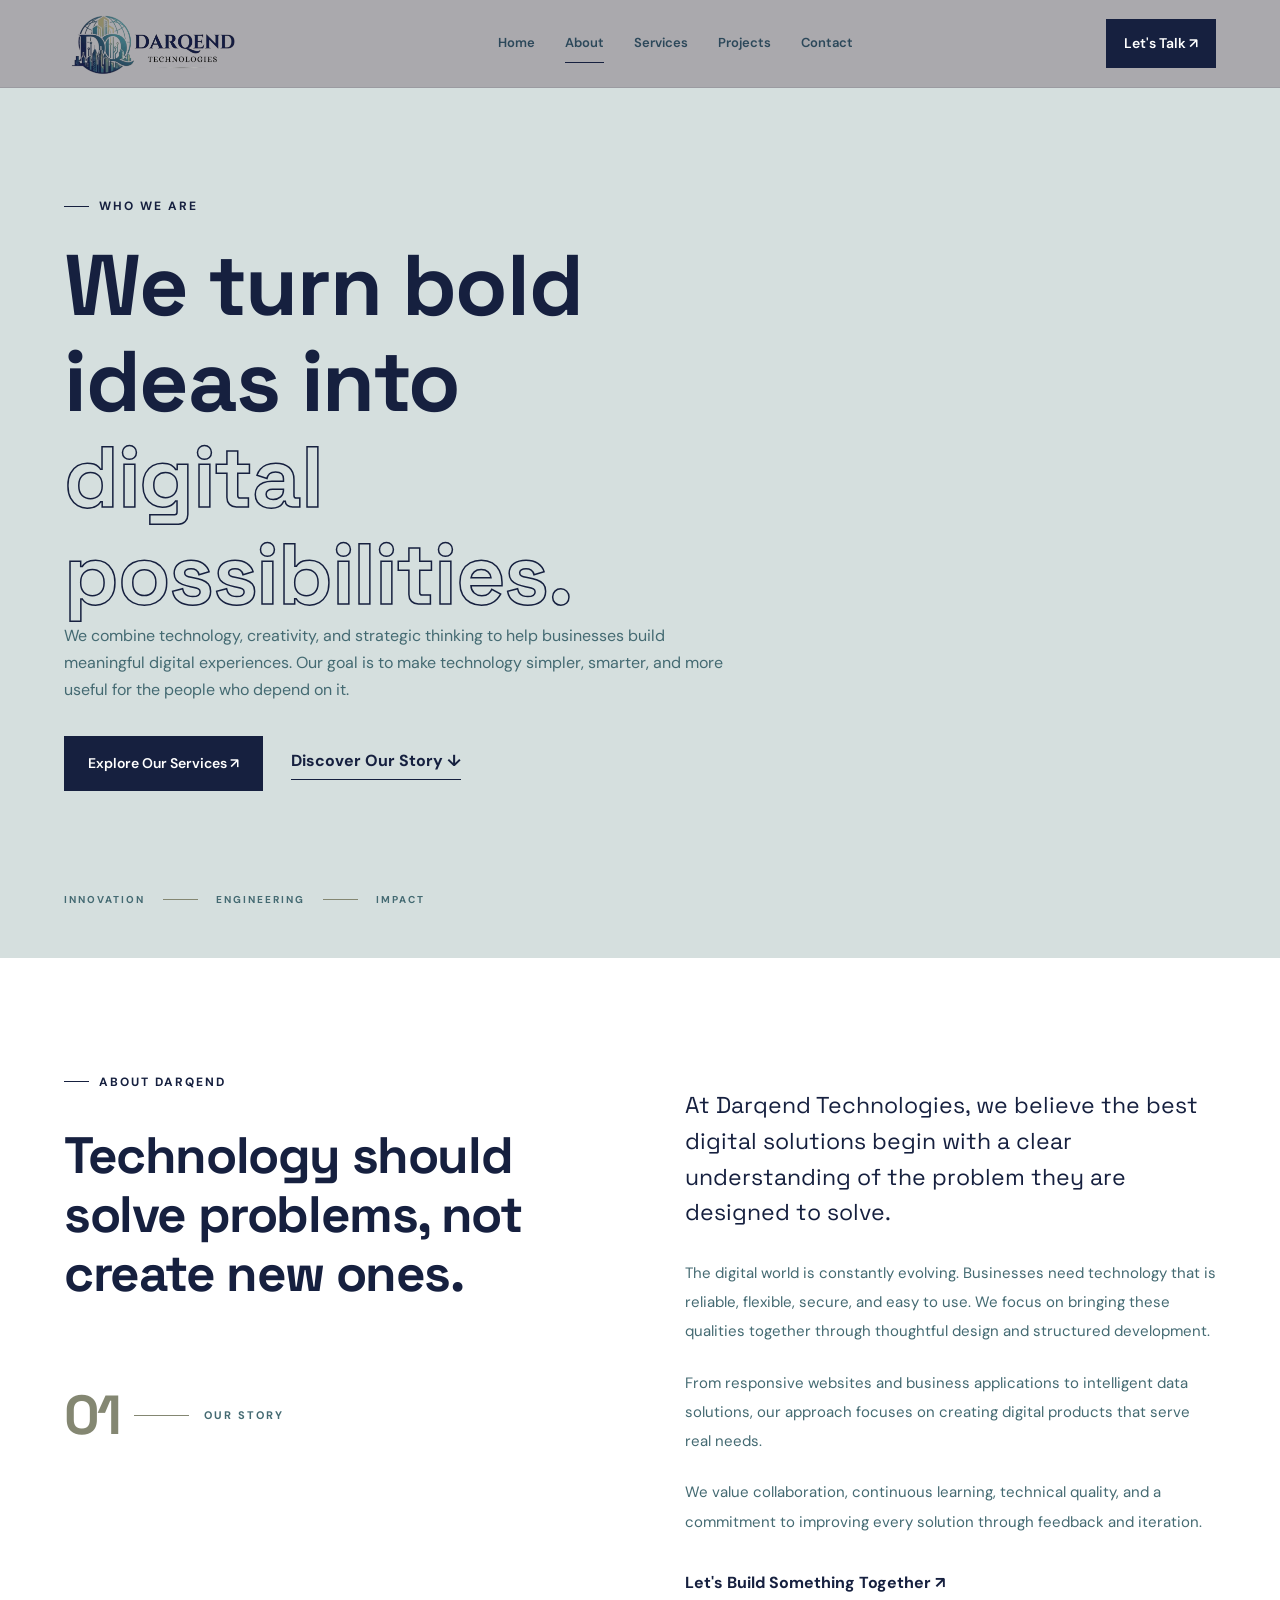
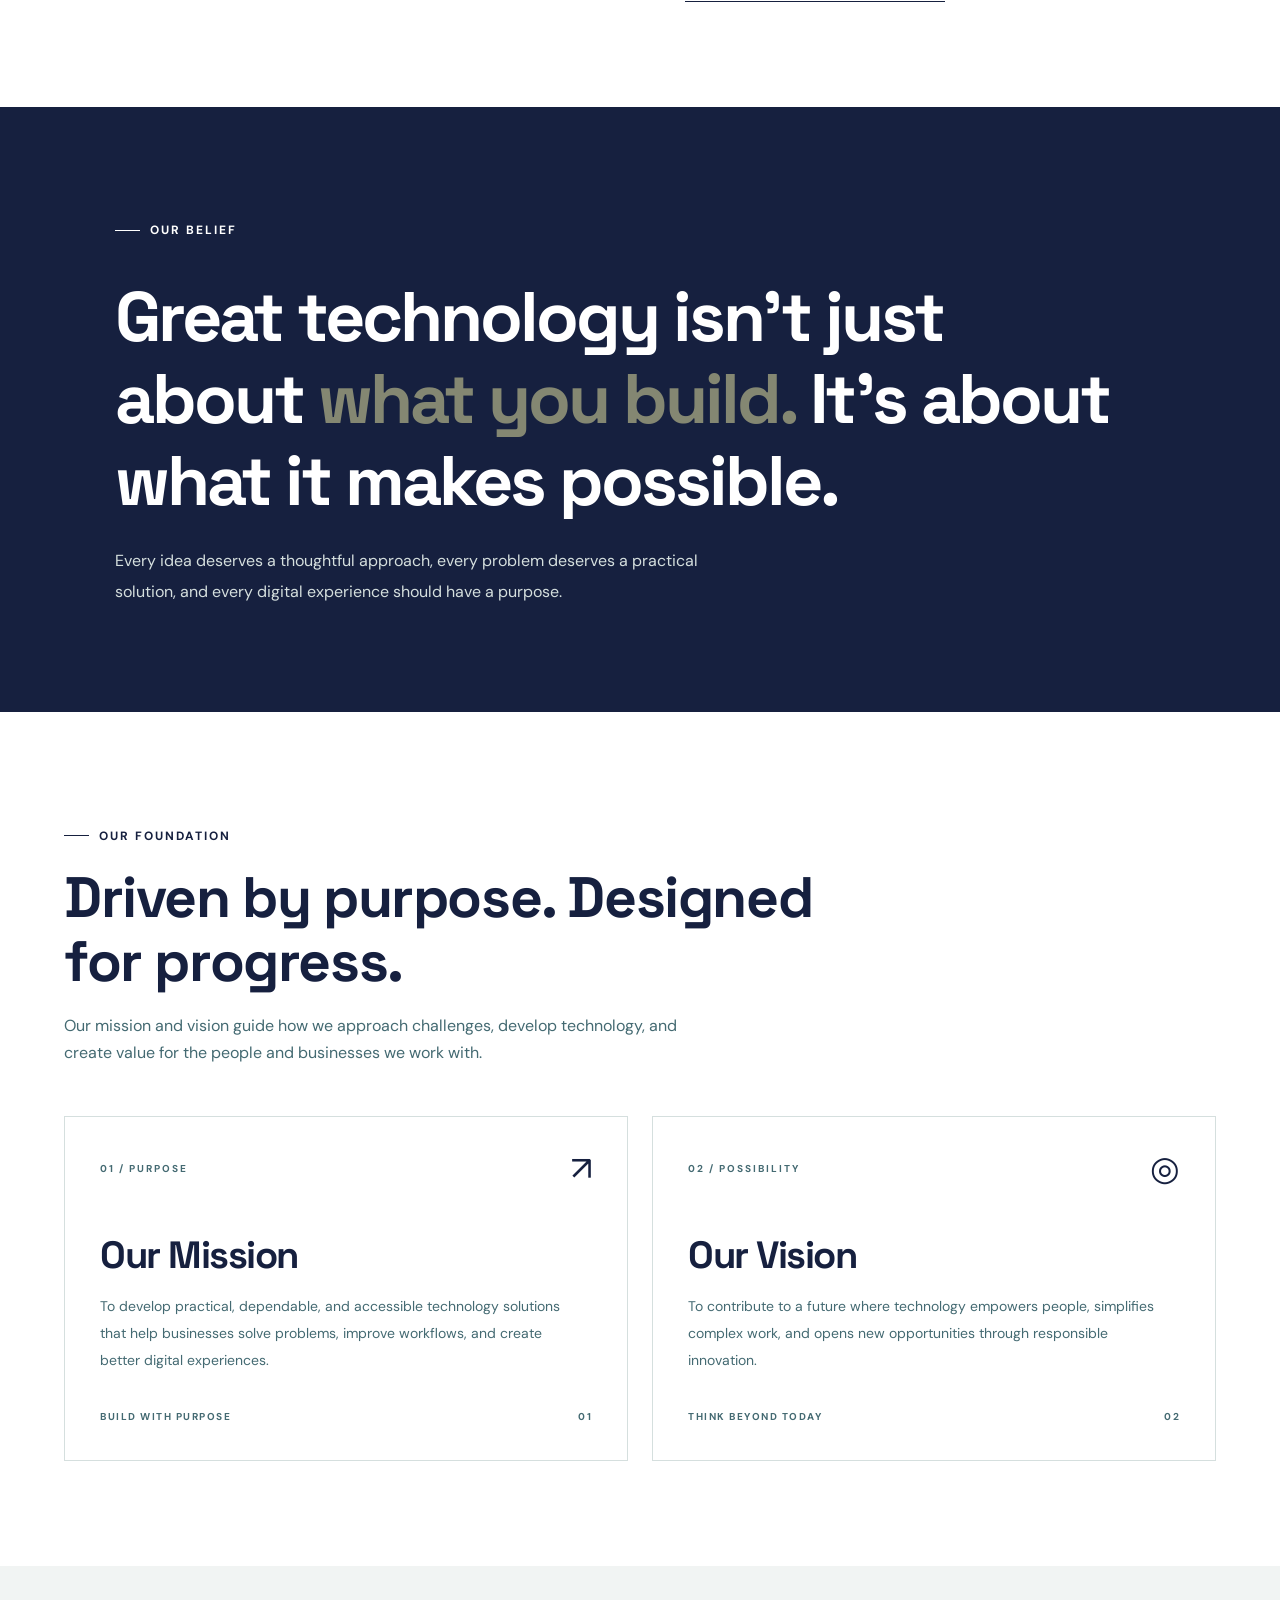
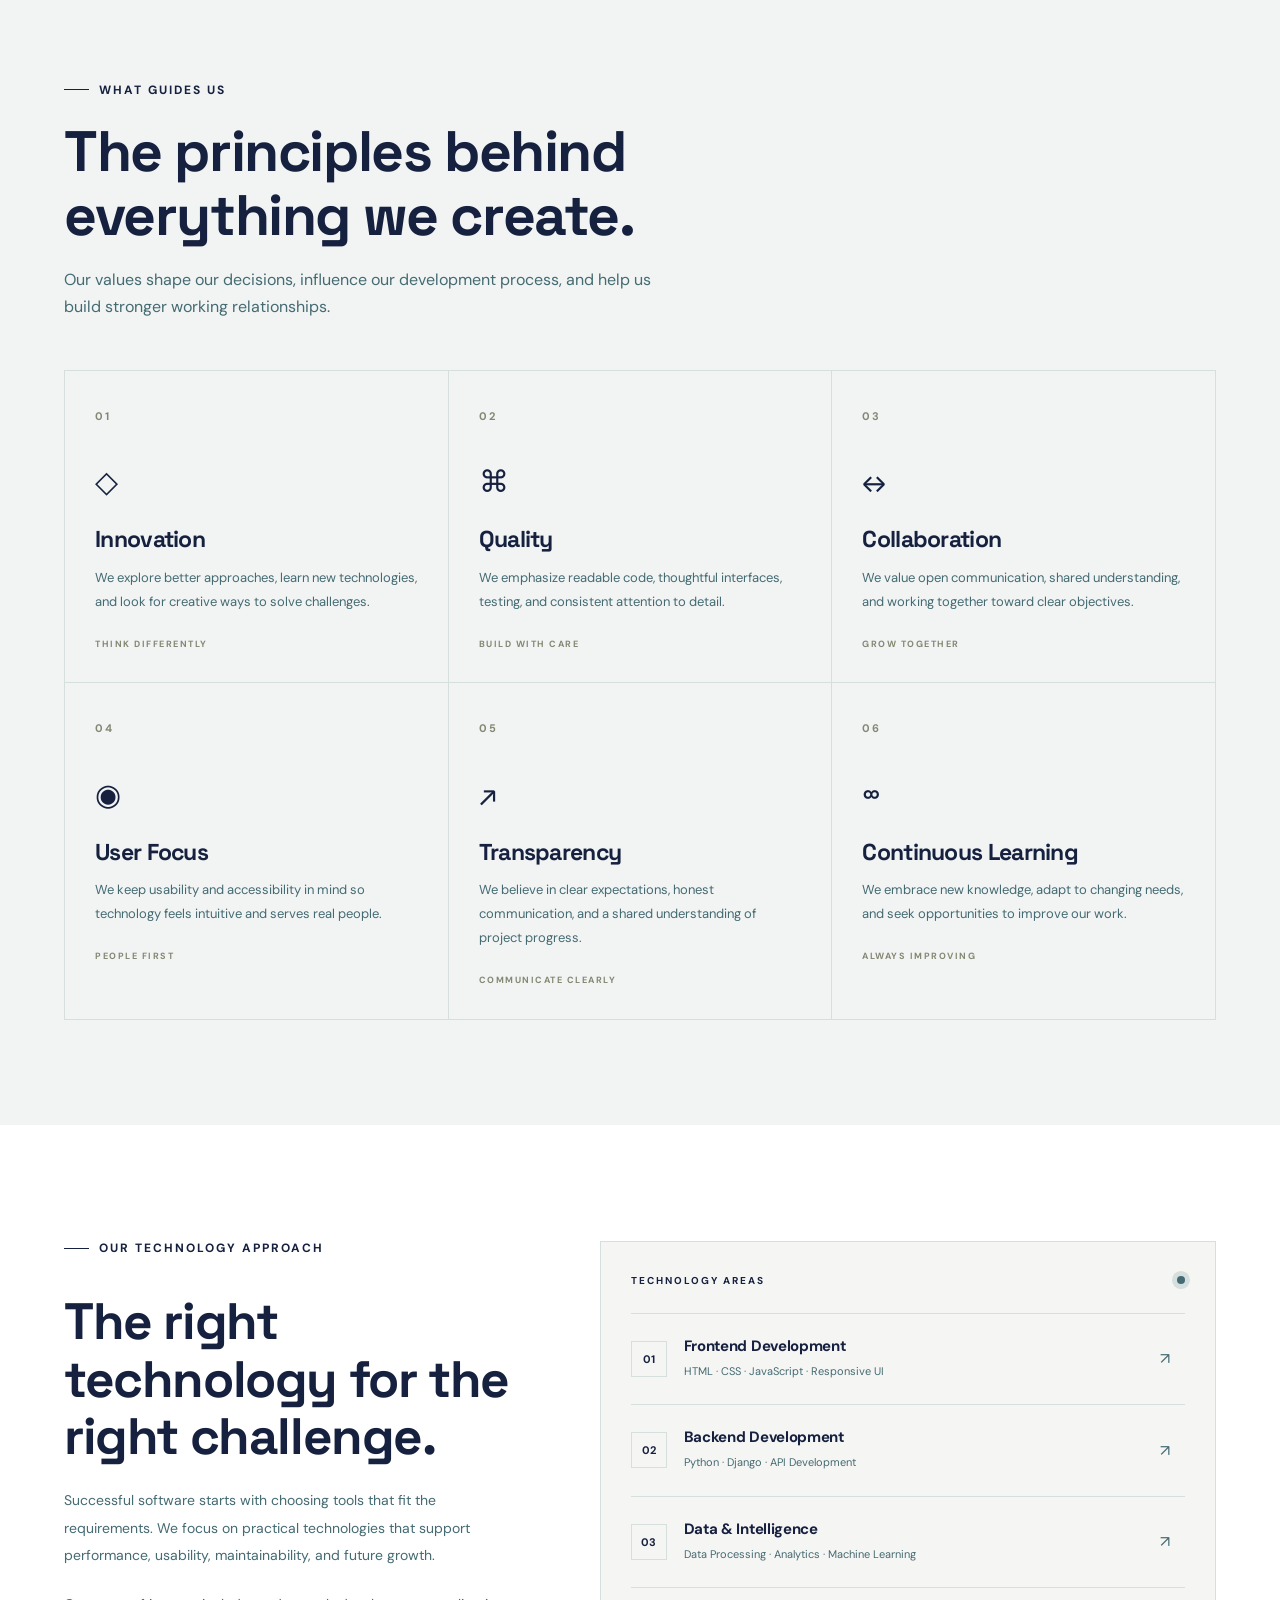
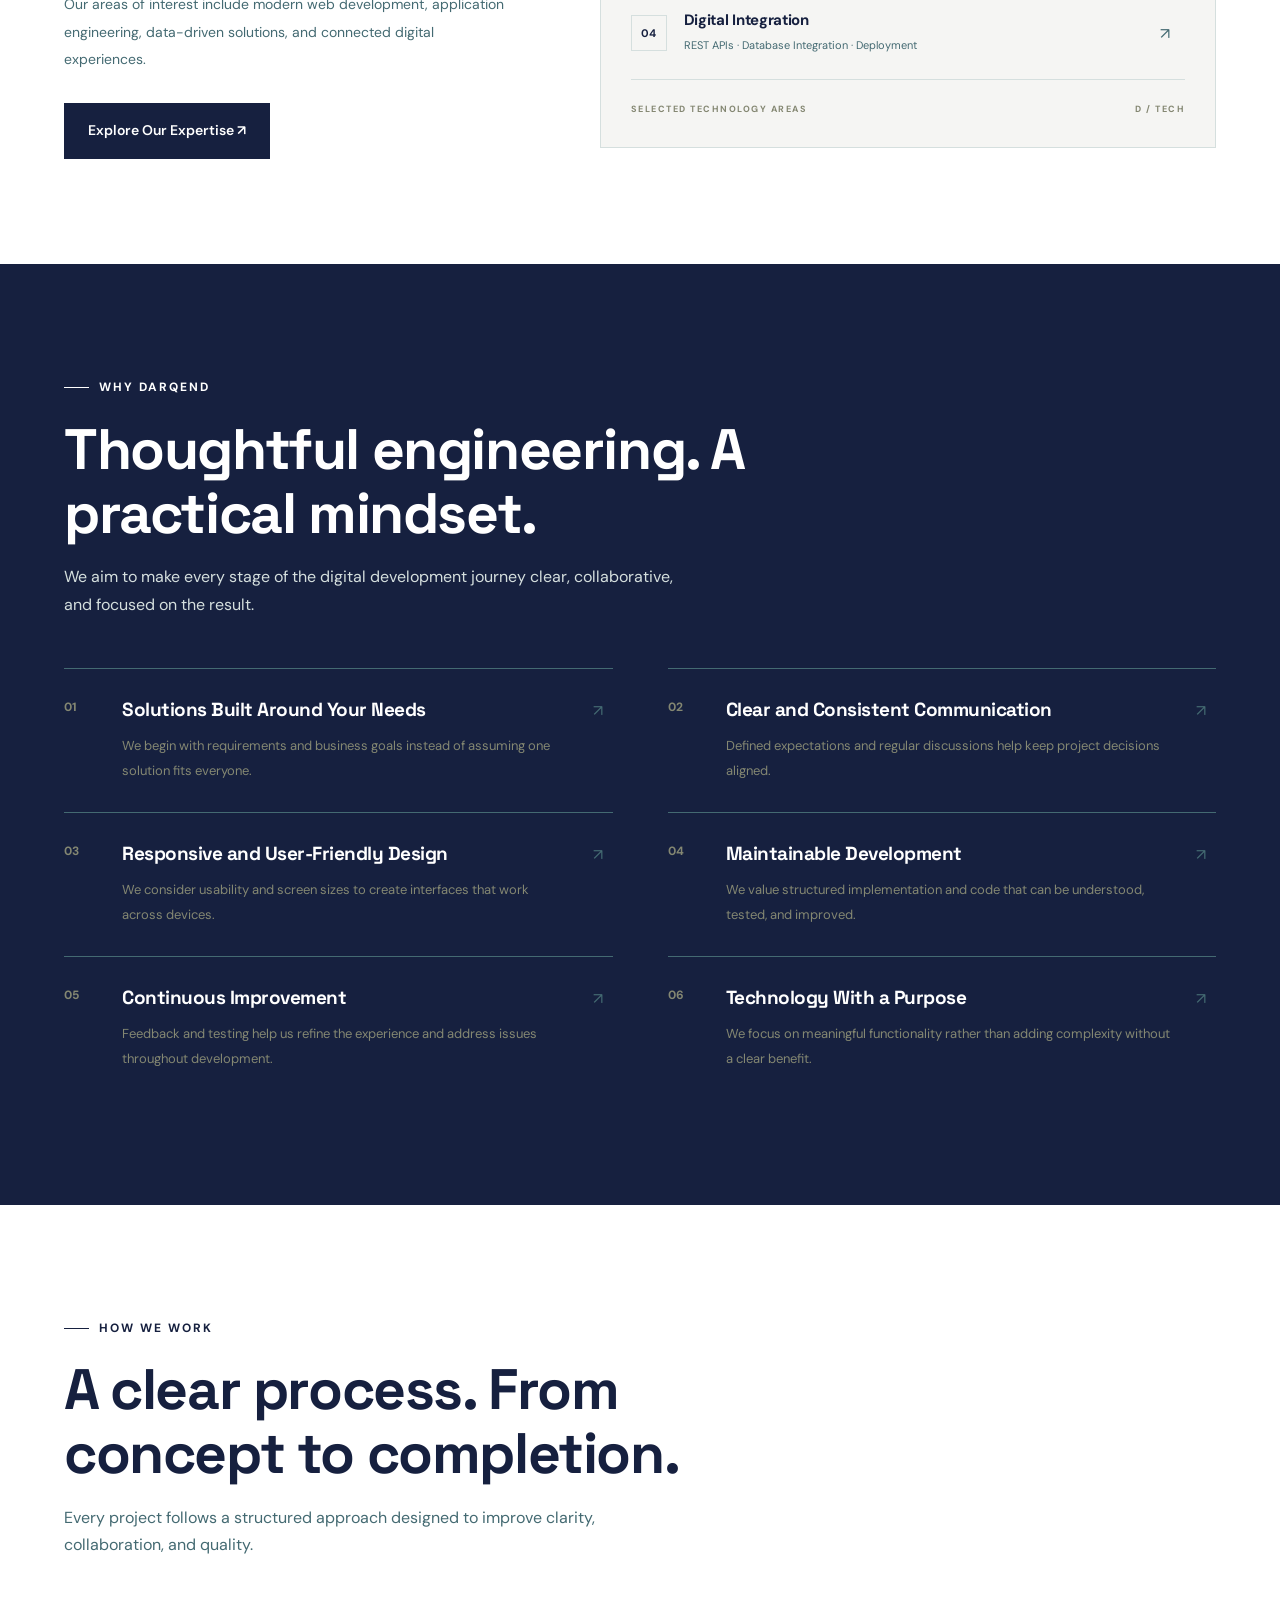
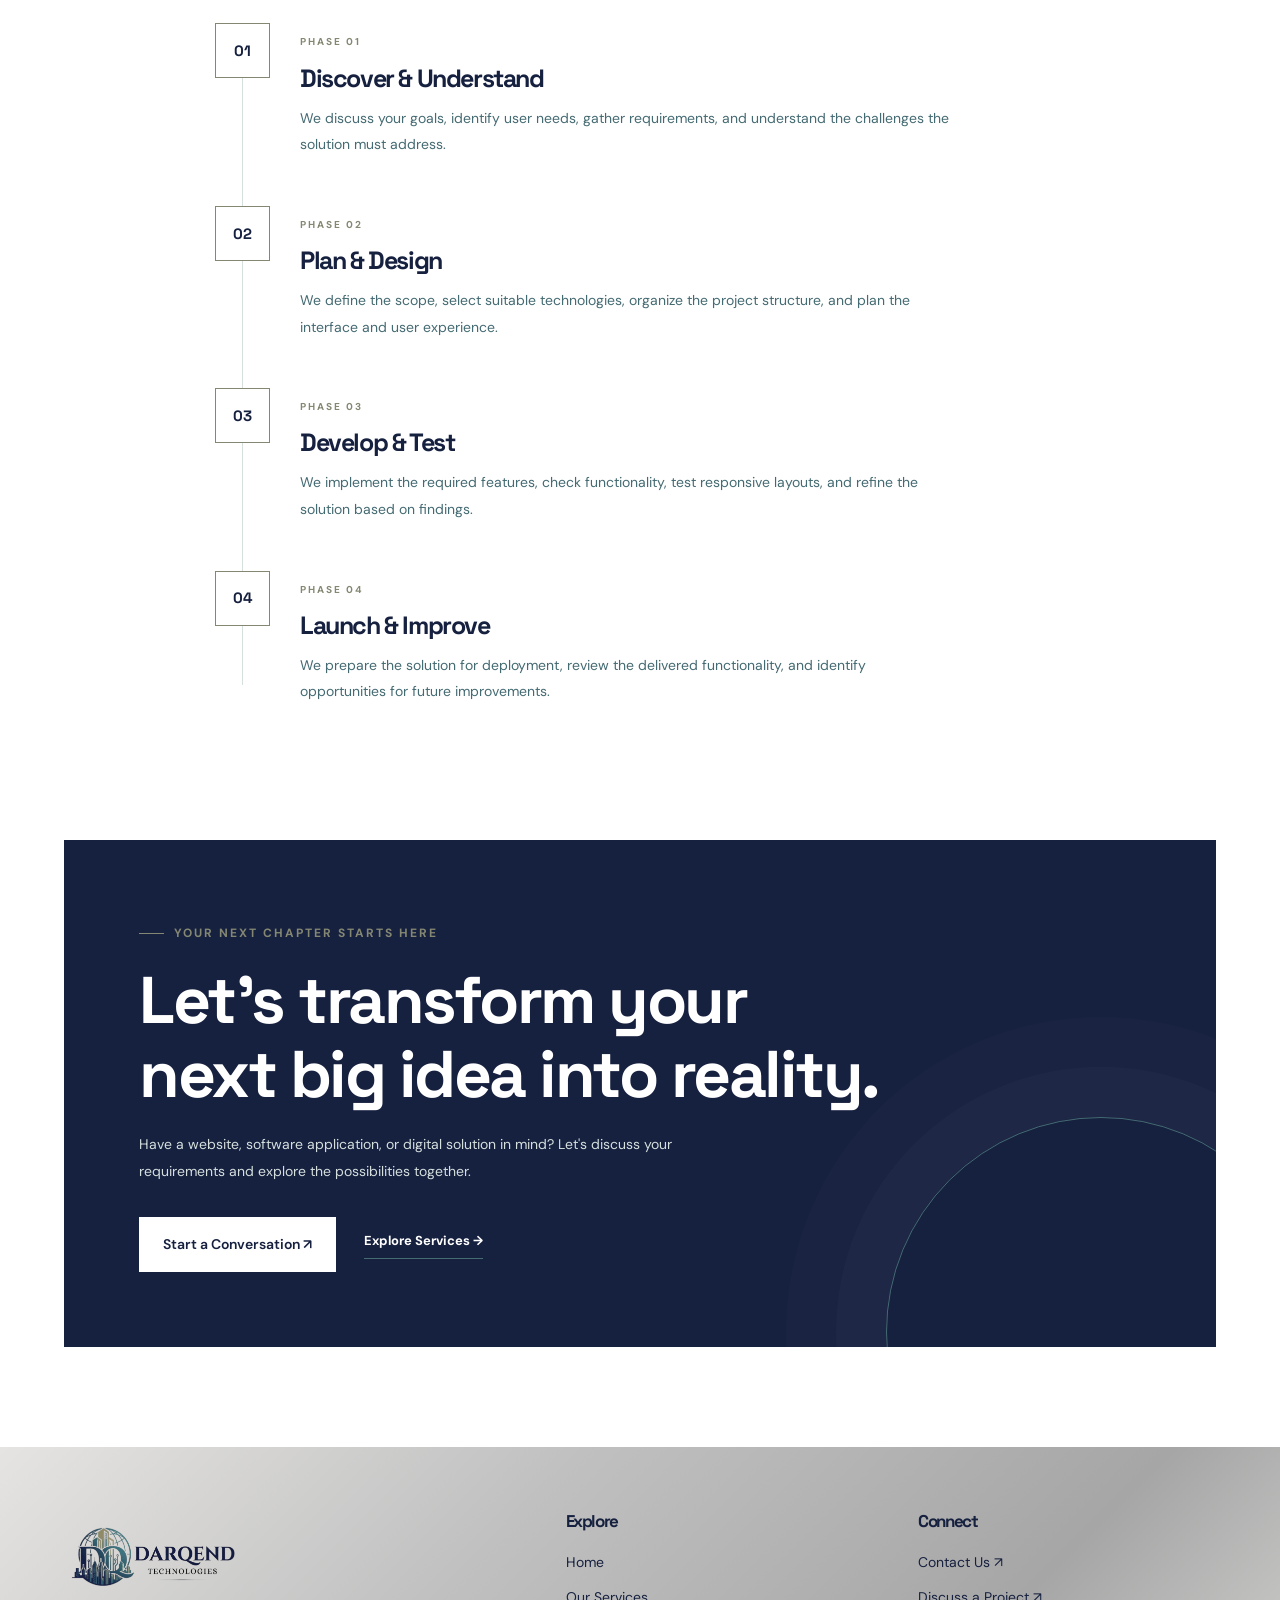
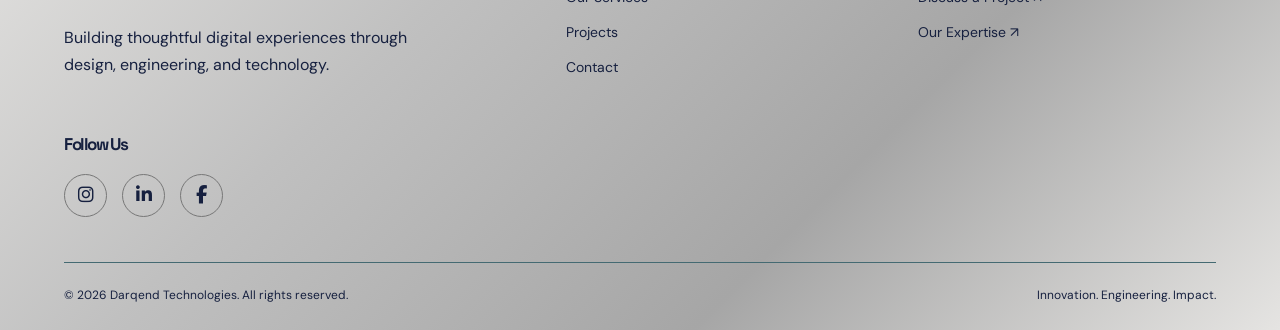
==== commit 8555b2d5: "updated" ====
--- a/templates/about.html
+++ b/templates/about.html
@@ -9,6 +9,8 @@
           content="Discover Darqend Technologies, our mission, vision, values, technology expertise, and commitment to building innovative digital solutions.">
 
     <title>About Us | Darqend Technologies</title>
+     <link rel="icon"  type="image/png" href="../static/assets/logo3.jpeg">
+    <link rel="stylesheet" href="https://cdnjs.cloudflare.com/ajax/libs/font-awesome/6.7.2/css/all.min.css">
 
     <link rel="stylesheet" href="../static/css/style.css">
     <link rel="stylesheet" href="../static/css/about.css">
@@ -20,7 +22,7 @@
 <header class="site-header">
   <div class="container nav-container">
     <a href="index.html" class="brand">
-      <img src="../static/assets/WhatsApp_Image_2026-10-27_at_9.11.29_PM-removebg-preview.png"  style="width:180px">
+      <img src="../static/assets/logo2(darqend)-removebg-preview.png"  style="width:180px">
     </a>
 
     <nav class="nav-links" id="mainNav" aria-label="Main navigation">
@@ -32,6 +34,7 @@
     </nav>
 
     <a href="contact.html" class="btn nav-cta">Let's Talk ↗</a>
+
     <button class="menu-toggle" aria-label="Open navigation"
       aria-controls="mainNav" aria-expanded="false">☰</button>
   </div>
@@ -53,31 +56,40 @@
             <span>About Us</span>
         </div> -->
 
-        <div class="about-hero-text reveal">
-
-            <span class="eyebrow">WHO WE ARE</span>
-
-            <h1>
-                We turn bold ideas into
-                <span class="outline-text" style="color:grey">digital possibilities.</span>
-            </h1>
-
-            <p>
-                We combine technology, creativity, and strategic thinking
-                to help businesses build meaningful digital experiences.
-                Our goal is to make technology simpler, smarter, and more
-                useful for the people who depend on it.
-            </p>
-
-            <div class="about-hero-actions">
-                <a href="services.html" class="btn">
-                    Explore Our Services ↗
-                </a>
-
-                <a href="#our-story" class="text-link">
-                    Discover Our Story ↓
-                </a>
-            </div>
+        <div class="about-hero-text reveal" >
+            <div>
+                <span class="eyebrow">WHO WE ARE</span>
+
+                <h1>
+                    We turn bold ideas into
+                    <span class="outline-text">digital possibilities.</span>
+                </h1>
+
+                <p>
+                    We combine technology, creativity, and strategic thinking
+                    to help businesses build meaningful digital experiences.
+                    Our goal is to make technology simpler, smarter, and more
+                    useful for the people who depend on it.
+                </p>
+
+                <div class="about-hero-actions">
+                    <a href="services.html" class="btn">
+                        Explore Our Services ↗
+                    </a>
+
+                    <a href="#our-story" class="text-link">
+                        Discover Our Story ↓
+                    </a>
+                </div>
+            </div>
+            
+            <div class="hero-video">
+                <video autoplay muted loop playsinline disablepictureinpicture>
+                    <source src="../static/assets/video/WhatsApp Video 2026-10-30 at 9.20.30 PM.mp4" type="video/mp4">
+                </video>
+            </div>
+
+            
 
         </div>
 
@@ -89,8 +101,8 @@
             <span>IMPACT</span>
         </div>
 
-        <div class="about-hero-orb orb-one"></div>
-        <div class="about-hero-orb orb-two"></div>
+        <!-- <div class="about-hero-orb orb-one"></div>
+        <div class="about-hero-orb orb-two"></div> -->
 
     </div>
 </section>
@@ -177,7 +189,7 @@
             should have a purpose.
         </p>
 
-        <div class="statement-mark">D.</div>
+        <!-- <div class="statement-mark">D.</div> -->
 
     </div>
 
@@ -498,7 +510,7 @@
 
             <span class="eyebrow">WHY DARQEND</span>
 
-            <h2>
+            <h2 style="color: white;">
                 Thoughtful engineering.
                 A practical mindset.
             </h2>
@@ -681,8 +693,8 @@
     <div class="container">
 
         <div class="about-cta-panel reveal">
-
-            <div class="about-cta-decoration">D.</div>
+<!-- 
+            <div class="about-cta-decoration">D.</div> -->
 
             <div class="about-cta-content">
 
@@ -732,11 +744,10 @@
 
             <div class="footer-company">
                 <a href="index.html" class="brand">
-                    <span class="brand-symbol">D</span>
-                    <span>Darqend Technologies</span>
+                    <img src="../static/assets/logo2(darqend)-removebg-preview.png"  style="width:180px">
                 </a>
 
-                <p>
+                <p style="color:#16203F">
                     Building thoughtful digital experiences through
                     design, engineering, and technology.
                 </p>
@@ -746,9 +757,10 @@
                 <h3>Explore</h3>
                 <div class="footer-links">
                     <a href="index.html">Home</a>
-                    <a href="about.html">About Us</a>
+                
                     <a href="services.html">Our Services</a>
                     <a href="projects.html">Projects</a>
+                    <a href="contact.html">Contact</a>
                 </div>
             </div>
 
@@ -761,6 +773,31 @@
                 </div>
             </div>
 
+            <!-- Social Media -->
+        <div class="footer-social">
+            <h3>Follow Us</h3>
+
+            <div class="social-icons">
+
+                <a href="https://www.instagram.com/_abino__?psln=MXA0OWJsNXB0bXV6Mw=="
+                   target="_blank" aria-label="Instagram">
+                    <i class="fab fa-instagram"></i>
+                </a>
+
+                <a href="https://www.linkedin.com/company/YOUR_USERNAME/"
+                   target="_blank" aria-label="LinkedIn">
+                    <i class="fab fa-linkedin-in"></i>
+                </a>
+
+                <a href="https://www.facebook.com/YOUR_USERNAME/"
+                   target="_blank" aria-label="Facebook">
+                    <i class="fab fa-facebook-f"></i>
+                </a>
+
+            </div>
+        </div>
+
+
         </div>
 
         <div class="footer-bottom">
--- a/static/css/style.css
+++ b/static/css/style.css
@@ -2,12 +2,12 @@
 @import url('https://fonts.googleapis.com/css2?family=DM+Sans:wght@400;500;600;700&family=Space+Grotesk:wght@400;500;600;700&display=swap');
 
 :root {
-  --black: #101010;
-  --dark: #181818;
+  --black: #16203F;
+  --dark: #2C485A;
   --white: #ffffff;
-  --grey: #777777;
-  --light: #f3f3f1;
-  --line: #dededb;
+  --grey: #446A72;
+  --light: #F1F4F3;
+  --line: #D5DFDE;
   --font: 'DM Sans', sans-serif;
   --heading: 'Space Grotesk', sans-serif;
 }
@@ -31,21 +31,48 @@
   overflow-x: hidden;
 }
 
-body.menu-open { overflow: hidden; }
-
-a { color: inherit; text-decoration: none; }
-button, input, textarea, select { font: inherit; }
-button { cursor: pointer; }
-img { display: block; max-width: 100%; }
+body.menu-open {
+  overflow: hidden;
+}
+
+a {
+  color: inherit;
+  text-decoration: none;
+}
+
+button,
+input,
+textarea,
+select {
+  font: inherit;
+}
+
+button {
+  cursor: pointer;
+}
+
+img {
+  display: block;
+  max-width: 100%;
+}
 
 .container {
   width: min(1180px, 90%);
   margin-inline: auto;
 }
 
-.section { padding: 105px 0; }
-.section-light { background: var(--light); }
-.section-dark { background: var(--black); color: var(--white); }
+.section {
+  padding: 105px 0;
+}
+
+.section-light {
+  background: var(--light);
+}
+
+.section-dark {
+  background: var(--black);
+  color: var(--white);
+}
 
 .eyebrow {
   display: inline-flex;
@@ -65,18 +92,34 @@
   background: currentColor;
 }
 
-h1, h2, h3, h4 {
+h1,
+h2,
+h3,
+h4 {
   font-family: var(--heading);
   line-height: 1.12;
   letter-spacing: -1.4px;
 }
 
-h1 { font-size: clamp(42px, 6.8vw, 86px); }
-h2 { font-size: clamp(32px, 4.5vw, 57px); }
-h3 { font-size: 24px; }
-
-p { color: var(--grey); }
-.section-dark p { color: #b4b4b4; }
+h1 {
+  font-size: clamp(42px, 6.8vw, 86px);
+}
+
+h2 {
+  font-size: clamp(32px, 4.5vw, 57px);
+}
+
+h3 {
+  font-size: 24px;
+}
+
+p {
+  color: var(--grey);
+}
+
+.section-dark p {
+  color: #D5DFDE;
+}
 
 .section-heading {
   max-width: 760px;
@@ -134,14 +177,14 @@
   position: sticky;
   top: 0;
   z-index: 1000;
-  background: rgba(255,255,255,.94);
+  background: #AAA9AD;
   backdrop-filter: blur(15px);
-  border-bottom: 1px solid rgba(0,0,0,.08);
+  border-bottom: 1px solid rgba(22, 32, 63, .10);
   transition: box-shadow .3s;
 }
 
 .site-header.scrolled {
-  box-shadow: 0 8px 25px rgba(0,0,0,.07);
+  box-shadow: 0 8px 25px rgba(22, 32, 63, .07);
 }
 
 .nav-container {
@@ -172,7 +215,10 @@
   font-size: 21px;
 }
 
-.brand-light { font-weight: 400; color: var(--grey); }
+.brand-light {
+  font-weight: 400;
+  color: var(--grey);
+}
 
 .nav-links {
   display: flex;
@@ -184,7 +230,7 @@
   position: relative;
   font-size: 13px;
   font-weight: 600;
-  color: #444;
+  color: #2C485A;
   padding: 8px 0;
 }
 
@@ -200,16 +246,20 @@
 }
 
 .nav-links a:hover::after,
-.nav-links a.active::after { width: 100%; }
-
-.nav-cta { padding: 12px 17px; }
+.nav-links a.active::after {
+  width: 100%;
+}
+
+.nav-cta {
+  padding: 12px 17px;
+}
 
 .menu-toggle {
   display: none;
   width: 44px;
   height: 44px;
-  border: 1px solid var(--line);
-  background: white;
+  border: 1px solid var(--line) transparent;
+  background: transparent;
   font-size: 24px;
 }
 
@@ -222,60 +272,78 @@
   position: relative;
   isolation: isolate;
   overflow: hidden;
-  background: var(--light);
-}
-
+  background: #D5DFDE;
+}
 
 .outline-text {
-    display: block;
-    color: #ffffff;
-    -webkit-text-stroke: 1.5px #080808;
-}
-
-.hero::before {
+  display: block;
+  
+  -webkit-text-stroke: 1.5px #16203F;
+}
+
+/* .hero::before {
   content: "";
   position: absolute;
   z-index: -1;
   width: 560px;
   height: 560px;
-  border: 1px solid #d5d5d2;
+  border: 1px solid #D5DFDE;
   border-radius: 50%;
   right: -100px;
   top: 40px;
-  box-shadow: 0 0 0 60px rgba(0,0,0,.018),
-              0 0 0 120px rgba(0,0,0,.018);
+  box-shadow:
+    0 0 0 60px rgba(22, 32, 63, .04),
+    0 0 0 120px rgba(22, 32, 63, .04);
   animation: orbit 24s linear infinite;
-}
-
-.hero::after {
+} */
+
+/* .hero::after {
   content: "";
   position: absolute;
   z-index: -1;
   width: 180px;
   height: 180px;
-  background: #222;
+  background: #2C485A;
   border-radius: 50%;
   right: 180px;
   top: 190px;
   opacity: .07;
   filter: blur(2px);
   animation: float 7s ease-in-out infinite;
-}
+} */
 
 .hero-grid {
   display: grid;
-  grid-template-columns: 1.25fr .75fr;
+  grid-template-columns: 2fr 1fr;
   align-items: center;
-  gap: 55px;
+  gap:80px;
   padding-block: 100px;
 }
 
-.hero-copy { animation: slideUp .9s both; }
-.hero-copy h1 { max-width: 750px; }
-.hero-copy h1 span {
-  color: #858585;
-  display: inline;
-}
+.hero-video {
+    width: 400px;
+    height: 400px;
+    overflow: hidden;
+    position: relative;
+    border-radius: 15px;
+}
+
+.hero-video video {
+    width: 100%;
+    height: 100%;
+    object-fit: cover;
+    display: block;
+    pointer-events: none;
+}
+
+.hero-copy {
+  animation: slideUp .9s both;
+}
+
+.hero-copy h1 {
+  max-width: 750px;
+}
+
 
 .hero-copy > p {
   font-size: 17px;
@@ -301,7 +369,7 @@
   position: absolute;
   width: 310px;
   height: 310px;
-  border: 1px solid #c9c9c6;
+  border: 1px solid #e4e5e9;
   border-radius: 50%;
   animation: orbit 30s linear infinite;
 }
@@ -316,8 +384,15 @@
   border-radius: 50%;
 }
 
-.hero-orbit::before { top: 30px; left: 50px; }
-.hero-orbit::after { bottom: 45px; right: 25px; }
+.hero-orbit::before {
+  top: 30px;
+  left: 50px;
+}
+
+.hero-orbit::after {
+  bottom: 45px;
+  right: 25px;
+}
 
 .hero-core {
   width: 205px;
@@ -325,11 +400,11 @@
   display: grid;
   place-items: center;
   color: white;
-  background: var(--black);
+  background: white;
   font-family: var(--heading);
   font-size: 78px;
   font-weight: 700;
-  box-shadow: 22px 22px 0 #d8d8d5;
+  box-shadow: 22px 22px 0 white;
   animation: float 5s ease-in-out infinite;
 }
 
@@ -353,8 +428,15 @@
   overflow: hidden;
 }
 
-.page-hero h1 { max-width: 900px; }
-.page-hero p { max-width: 640px; margin-top: 22px; font-size: 17px; }
+.page-hero h1 {
+  max-width: 900px;
+}
+
+.page-hero p {
+  max-width: 640px;
+  margin-top: 22px;
+  font-size: 17px;
+}
 
 .breadcrumb {
   display: flex;
@@ -365,7 +447,9 @@
   margin-bottom: 30px;
 }
 
-.breadcrumb span { color: var(--black); }
+.breadcrumb span {
+  color: var(--black);
+}
 
 /* ABOUT */
 
@@ -380,7 +464,7 @@
   min-height: 420px;
   display: grid;
   place-items: center;
-  background: #e3e3e0;
+  background: #E7ECEB;
   position: relative;
   overflow: hidden;
 }
@@ -390,7 +474,7 @@
   font-family: var(--heading);
   font-size: 290px;
   line-height: 1;
-  color: #c6c6c2;
+  color: #C5D0CE;
   animation: float 6s ease-in-out infinite;
 }
 
@@ -404,7 +488,9 @@
   font-weight: 700;
 }
 
-.about-copy p { margin: 20px 0; }
+.about-copy p {
+  margin: 20px 0;
+}
 
 .values-grid {
   display: grid;
@@ -414,11 +500,14 @@
 }
 
 .value-card {
-  border-top: 1px solid #bbb;
+  border-top: 1px solid #848772;
   padding: 24px 0;
 }
 
-.value-card p { margin-top: 12px; font-size: 14px; }
+.value-card p {
+  margin-top: 12px;
+  font-size: 14px;
+}
 
 /* SERVICES */
 
@@ -448,7 +537,10 @@
   font-family: var(--heading);
 }
 
-.service-card p { margin: 15px 0 24px; font-size: 14px; }
+.service-card p {
+  margin: 15px 0 24px;
+  font-size: 14px;
+}
 
 .service-card:hover {
   background: var(--black);
@@ -457,7 +549,9 @@
 }
 
 .service-card:hover p,
-.service-card:hover .service-number { color: #c0c0c0; }
+.service-card:hover .service-number {
+  color: #D5DFDE;
+}
 
 /* PROCESS */
 
@@ -468,17 +562,19 @@
 }
 
 .process-step {
-  border-top: 1px solid #777;
+  border-top: 1px solid #446A72;
   padding-top: 22px;
 }
 
 .process-step span {
   font-family: var(--heading);
   font-size: 36px;
-  color: #888;
-}
-
-.process-step h3 { margin: 15px 0; }
+  color: #848772;
+}
+
+.process-step h3 {
+  margin: 15px 0;
+}
 
 /* PROJECTS */
 
@@ -519,7 +615,7 @@
   display: grid;
   place-items: center;
   overflow: hidden;
-  background: #e9e9e6;
+  background: #E7ECEB;
   position: relative;
 }
 
@@ -527,14 +623,23 @@
   font-family: var(--heading);
   font-size: clamp(38px, 6vw, 75px);
   font-weight: 700;
-  color: #303030;
+  color: #16203F;
   transition: transform .5s;
 }
 
-.project-card:hover .project-art span { transform: scale(1.12) rotate(-3deg); }
-
-.project-info { padding: 25px; }
-.project-info p { margin-top: 10px; font-size: 14px; }
+.project-card:hover .project-art span {
+  transform: scale(1.12) rotate(-3deg);
+}
+
+.project-info {
+  padding: 25px;
+}
+
+.project-info p {
+  margin-top: 10px;
+  font-size: 14px;
+}
+
 .project-meta {
   font-size: 11px;
   letter-spacing: 1.5px;
@@ -543,7 +648,9 @@
   text-transform: uppercase;
 }
 
-.project-card.hidden { display: none; }
+.project-card.hidden {
+  display: none;
+}
 
 /* CTA */
 
@@ -557,8 +664,13 @@
   gap: 35px;
 }
 
-.cta-panel h2 { max-width: 700px; }
-.cta-panel p { margin-top: 16px; }
+.cta-panel h2 {
+  max-width: 700px;
+}
+
+.cta-panel p {
+  margin-top: 16px;
+}
 
 /* CONTACT */
 
@@ -568,7 +680,12 @@
   gap: 65px;
 }
 
-.contact-details { display: grid; gap: 25px; margin-top: 35px; }
+.contact-details {
+  display: grid;
+  gap: 25px;
+  margin-top: 35px;
+}
+
 .contact-item span {
   display: block;
   font-size: 12px;
@@ -584,18 +701,27 @@
   gap: 22px;
 }
 
-.form-group { display: grid; gap: 8px; }
-.form-group.full { grid-column: 1 / -1; }
-
-.form-group label { font-size: 13px; font-weight: 700; }
+.form-group {
+  display: grid;
+  gap: 8px;
+}
+
+.form-group.full {
+  grid-column: 1 / -1;
+}
+
+.form-group label {
+  font-size: 13px;
+  font-weight: 700;
+}
 
 .form-group input,
 .form-group select,
 .form-group textarea {
   width: 100%;
   padding: 15px;
-  background: #f7f7f5;
-  border: 1px solid #dededb;
+  background: #F1F4F3;
+  border: 1px solid #D5DFDE;
   border-radius: 0;
   outline: none;
   color: var(--black);
@@ -604,16 +730,31 @@
 
 .form-group input:focus,
 .form-group select:focus,
-.form-group textarea:focus { border-color: var(--black); }
-
-.form-group textarea { resize: vertical; min-height: 150px; }
-.form-status { grid-column: 1 / -1; font-size: 14px; }
+.form-group textarea:focus {
+  border-color: var(--black);
+}
+
+.form-group textarea {
+  resize: vertical;
+  min-height: 150px;
+}
+
+.form-status {
+  grid-column: 1 / -1;
+  font-size: 14px;
+}
 
 /* FOOTER */
 
 .site-footer {
-  background: var(--black);
-  color: white;
+    background: linear-gradient(
+    135deg,
+    #E5E4E2,
+    #C0C0C0,
+    #A6A6A6,
+    #E5E4E2
+);
+  color: #16203F;
   padding: 65px 0 25px;
 }
 
@@ -624,20 +765,68 @@
   padding-bottom: 45px;
 }
 
-.site-footer p { margin-top: 16px; max-width: 350px; }
-.site-footer h3 { font-size: 17px; margin-bottom: 20px; }
-.footer-links { display: grid; gap: 11px; }
-.footer-links a { font-size: 14px; color: #bcbcbc; }
-.footer-links a:hover { color: white; }
+.site-footer p {
+  margin-top: 16px;
+  max-width: 350px;
+}
+
+.site-footer h3 {
+  font-size: 17px;
+  margin-bottom: 20px;
+}
+
+.footer-links {
+  display: grid;
+  gap: 11px;
+}
+
+.footer-links a {
+  font-size: 14px;
+  color: #16203F;
+}
+
+.footer-links a:hover {
+  color: white;
+}
 
 .footer-bottom {
-  border-top: 1px solid #393939;
+  border-top: 1px solid #446A72;
   padding-top: 22px;
   display: flex;
   justify-content: space-between;
   gap: 20px;
-  color: #a0a0a0;
+  color: #16203F;
   font-size: 12px;
+}
+
+
+
+/* SOCIAL ICONS */
+
+.social-icons {
+    display: flex;
+    gap: 15px;
+}
+
+.social-icons a {
+    width: 43px;
+    height: 43px;
+    display: flex;
+    justify-content: center;
+    align-items: center;
+    border: 1px solid #777;
+    border-radius: 50%;
+    color: #16203F;
+    font-size: 18px;
+    text-decoration: none;
+    transition: all 0.4s ease;
+}
+
+.social-icons a:hover {
+    background: linear-gradient(135deg, #ffffff, #a6a6a6);
+    color: #16203F;
+    border-color: #ffffff;
+    transform: translateY(-6px);
 }
 
 /* SCROLL REVEAL */
@@ -653,36 +842,71 @@
   transform: translateY(0);
 }
 
-.delay-1 { transition-delay: .1s; }
-.delay-2 { transition-delay: .2s; }
-.delay-3 { transition-delay: .3s; }
+.delay-1 {
+  transition-delay: .1s;
+}
+
+.delay-2 {
+  transition-delay: .2s;
+}
+
+.delay-3 {
+  transition-delay: .3s;
+}
 
 @keyframes slideUp {
-  from { opacity: 0; transform: translateY(35px); }
-  to { opacity: 1; transform: translateY(0); }
+  from {
+    opacity: 0;
+    transform: translateY(35px);
+  }
+
+  to {
+    opacity: 1;
+    transform: translateY(0);
+  }
 }
 
 @keyframes fadeIn {
-  from { opacity: 0; }
-  to { opacity: 1; }
+  from {
+    opacity: 0;
+  }
+
+  to {
+    opacity: 1;
+  }
 }
 
 @keyframes float {
-  0%, 100% { transform: translateY(0); }
-  50% { transform: translateY(-15px); }
+  0%, 100% {
+    transform: translateY(0);
+  }
+
+  50% {
+    transform: translateY(-15px);
+  }
 }
 
 @keyframes orbit {
-  from { transform: rotate(0); }
-  to { transform: rotate(360deg); }
+  from {
+    transform: rotate(0);
+  }
+
+  to {
+    transform: rotate(360deg);
+  }
 }
 
 /* RESPONSIVE */
 
 @media (max-width: 900px) {
-  .menu-toggle { display: grid; place-items: center; }
-
-  .nav-cta { display: none; }
+  .menu-toggle {
+    display: grid;
+    place-items: center;
+  }
+
+  .nav-cta {
+    display: none;
+  }
 
   .nav-links {
     position: fixed;
@@ -703,59 +927,170 @@
     visibility: visible;
   }
 
-  .nav-links a { font-size: 18px; padding: 12px 0; }
-
-  .hero-grid, .about-grid, .contact-grid {
+  .nav-links a {
+    font-size: 18px;
+    padding: 12px 0;
+  }
+
+  .hero-grid,
+  .about-grid,
+  .contact-grid {
     grid-template-columns: 1fr;
     gap: 40px;
   }
 
-  .hero-art { min-height: 300px; }
-  .hero-orbit { width: 245px; height: 245px; }
-  .hero-core { width: 160px; height: 160px; font-size: 60px; }
-
-  .services-grid { grid-template-columns: repeat(2, 1fr); }
-  .process-grid { grid-template-columns: repeat(2, 1fr); }
-  .values-grid { grid-template-columns: 1fr; gap: 5px; }
-
-  .footer-grid { grid-template-columns: 1fr 1fr; }
-  .cta-panel { padding: 45px; flex-direction: column; align-items: flex-start; }
+  .hero-art {
+    min-height: 300px;
+  }
+
+  .hero-orbit {
+    width: 245px;
+    height: 245px;
+  }
+
+  .hero-core {
+    width: 160px;
+    height: 160px;
+    font-size: 60px;
+  }
+
+  .services-grid {
+    grid-template-columns: repeat(2, 1fr);
+  }
+
+  .process-grid {
+    grid-template-columns: repeat(2, 1fr);
+  }
+
+  .values-grid {
+    grid-template-columns: 1fr;
+    gap: 5px;
+  }
+
+  .footer-grid {
+    grid-template-columns: 1fr 1fr;
+  }
+
+  .cta-panel {
+    padding: 45px;
+    flex-direction: column;
+    align-items: flex-start;
+  }
 }
 
 @media (max-width: 600px) {
-  .container { width: 90%; }
-  .section { padding: 70px 0; }
-  .nav-container { min-height: 72px; }
+  .container {
+    width: 90%;
+  }
+
+  .section {
+    padding: 70px 0;
+  }
+
+  .nav-container {
+    min-height: 72px;
+  }
+
   /* .nav-links { inset-top: 72px; top: 72px; } */
-  .hero { min-height: auto; }
-  .hero-grid { padding-block: 75px; }
-  .hero-copy > p { font-size: 15px; }
-  .hero-art { min-height: 260px; }
-  .hero-note { right: 0; bottom: -5px; }
-  .page-hero { padding: 75px 0; }
+
+  .hero {
+    min-height: auto;
+  }
+
+  .hero-grid {
+    padding-block: 75px;
+  }
+
+  .hero-copy > p {
+    font-size: 15px;
+  }
+
+  .hero-art {
+    min-height: 260px;
+  }
+
+  .hero-note {
+    right: 0;
+    bottom: -5px;
+  }
+
+  .page-hero {
+    padding: 75px 0;
+  }
 
   .services-grid,
   .projects-grid,
   .process-grid,
   .contact-form,
-  .footer-grid { grid-template-columns: 1fr; }
-
-  .project-art { min-height: 210px; }
-  .cta-panel { padding: 30px 24px; }
-  .form-group.full { grid-column: auto; }
-  .form-status { grid-column: auto; }
-
-  .footer-bottom { flex-direction: column; }
+  .footer-grid {
+    grid-template-columns: 1fr;
+  }
+
+  .project-art {
+    min-height: 210px;
+  }
+
+  .cta-panel {
+    padding: 30px 24px;
+  }
+
+  .form-group.full {
+    grid-column: auto;
+  }
+
+  .form-status {
+    grid-column: auto;
+  }
+
+  .footer-bottom {
+    flex-direction: column;
+  }
 }
 
 @media (prefers-reduced-motion: reduce) {
-  *, *::before, *::after {
+  *,
+  *::before,
+  *::after {
     animation-duration: .01ms !important;
     animation-iteration-count: 1 !important;
     scroll-behavior: auto !important;
     transition-duration: .01ms !important;
   }
 
-  .reveal { opacity: 1; transform: none; }
-}
-
+  .reveal {
+    opacity: 1;
+    transform: none;
+  }
+}
+
+/* /* ==========================================================
+   DARQEND TECHNOLOGIES — BRAND COLOR THEME
+========================================================== */
+
+
+
+
+/* Horizontal scroll line */
+.scroll-line-animation {
+    width: 100%;
+    overflow: hidden;
+    white-space: nowrap;
+   margin-top: 80px;
+    background: #AAA9AD;
+}
+
+.moving-line {
+    display: flex;
+    width: max-content;
+    will-change: transform;
+}
+
+.moving-line span {
+    flex-shrink: 0;
+    padding-right: 60px;
+    font-size: 55px;
+    font-weight: 800;
+    color: #171717;
+    font-family: 'Manrope', sans-serif;
+    letter-spacing: 3px;
+} 
--- a/static/css/about.css
+++ b/static/css/about.css
@@ -1,39 +1,40 @@
-
 /* =====================================================
    DARQEND TECHNOLOGIES - ABOUT PAGE DESIGN
-   Theme: Black / White / Grey
+   Theme: Navy / Teal / Olive / White
    ===================================================== */
 
 :root {
-    --about-black: #101010;
-    --about-dark: #171717;
-    --about-white: #ffffff;
-    --about-grey: #777777;
-    --about-muted: #a3a3a3;
-    --about-light: #f3f3f1;
-    --about-border: #dededb;
+    --about-black: #16203F;
+    --about-dark: #2C485A;
+    --about-white: #FFFFFF;
+    --about-grey: #446A72;
+    --about-muted: #848772;
+    --about-light: #F1F4F3;
+    --about-border: #D5DFDE;
 }
 
 /* ================= ABOUT HERO ================= */
 
 .about-hero {
     position: relative;
-    min-height: 690px;
+    min-height: 750px;
     display: flex;
     align-items: center;
     overflow: hidden;
-    background: var(--about-light);
+    background: #D5DFDE;
     isolation: isolate;
-}
-/* 
+    
+}
+
+/*
 .about-hero-grid {
     position: absolute;
     inset: 0;
     z-index: -2;
 
     background-image:
-        linear-gradient(rgba(0, 0, 0, .035) 1px, transparent 1px),
-        linear-gradient(90deg, rgba(0, 0, 0, .035) 1px, transparent 1px);
+        linear-gradient(rgba(22, 32, 63, .035) 1px, transparent 1px),
+        linear-gradient(90deg, rgba(22, 32, 63, .035) 1px, transparent 1px);
 
     background-size: 55px 55px;
 
@@ -43,11 +44,12 @@
         black 30%,
         black 100%
     );
-} */
+}
+*/
 
 .about-hero-content {
     position: relative;
-    padding-top: 80px;
+    /* padding-top: 20px; */
     padding-bottom: 50px;
 }
 
@@ -56,22 +58,27 @@
 }
 
 .about-hero-text {
-    max-width: 1000px;
-    animation: aboutHeroEnter 1s ease both;
-}
+    
+   
+    display: grid;
+    grid-template-columns: 2fr 1fr;
+    align-items: center;
+    gap:80px;
+    padding-block: 100px;
+    
+}
+
+
 
 .about-hero-text h1 {
-    max-width: 950px;
-    font-size: clamp(45px, 7vw, 92px);
-    font-weight: 600;
-    letter-spacing: -5px;
-    line-height: 1.04;
+  max-width: 800px;
 }
 
 .outline-text {
     display: block;
     color: transparent;
     -webkit-text-stroke: 1.5px var(--about-black);
+    ;
 }
 
 .about-hero-text > p {
@@ -79,7 +86,7 @@
     margin-top: 30px;
     font-size: 17px;
     line-height: 1.9;
-    color: #686868;
+    color: #446A72;
 }
 
 .about-hero-actions {
@@ -94,8 +101,7 @@
     display: flex;
     align-items: center;
     gap: 18px;
-    margin-top: 85px;
-    color: #626262;
+    color: #446A72;
     font-size: 10px;
     font-weight: 700;
     letter-spacing: 2px;
@@ -104,7 +110,7 @@
 .about-bottom-line {
     height: 1px;
     width: 35px;
-    background: #bdbdb9;
+    background: #848772;
 }
 
 .about-hero-orb {
@@ -114,15 +120,15 @@
     border-radius: 50%;
 }
 
-.orb-one {
+/* .orb-one {
     width: 340px;
     height: 340px;
     right: -70px;
     top: 90px;
-    border: 1px solid #c9c9c5;
+    border: 1px solid #D5DFDE;
     box-shadow:
-        0 0 0 45px rgba(0, 0, 0, .025),
-        0 0 0 90px rgba(0, 0, 0, .02);
+        0 0 0 45px rgba(22, 32, 63, .025),
+        0 0 0 90px rgba(22, 32, 63, .02);
     animation: aboutOrbit 30s linear infinite;
 }
 
@@ -131,16 +137,16 @@
     height: 120px;
     right: 60px;
     top: 200px;
-    background: #222;
+    background: #2C485A;
     opacity: .06;
     filter: blur(3px);
     animation: aboutFloat 6s ease-in-out infinite;
-}
+} */
 
 /* ================= ABOUT INTRODUCTION ================= */
 
 .about-intro {
-    background: #fff;
+    background: #FFFFFF;
 }
 
 .about-intro-grid {
@@ -165,20 +171,20 @@
     font-size: 11px;
     font-weight: 700;
     letter-spacing: 2px;
-    color: #777;
+    color: #446A72;
 }
 
 .about-big-number > span:first-child {
     font-family: var(--heading);
     font-size: 55px;
-    color: #d1d1cd;
+    color: #848772;
     letter-spacing: -3px;
 }
 
 .about-number-line {
     width: 55px;
     height: 1px;
-    background: #bdbdb9;
+    background: #848772;
 }
 
 .about-intro-right {
@@ -189,12 +195,12 @@
     font-size: 15px;
     line-height: 1.95;
     margin-bottom: 22px;
-    color: #707070;
+    color: #446A72;
 }
 
 .about-intro-right .about-lead {
     font-family: var(--heading);
-    color: #1b1b1b;
+    color: #16203F;
     font-size: 23px;
     line-height: 1.55;
     margin-bottom: 28px;
@@ -227,7 +233,7 @@
 }
 
 .about-statement h2 span {
-    color: #858585;
+    color: #848772;
 }
 
 .about-statement-inner > p {
@@ -244,7 +250,7 @@
     font-family: var(--heading);
     font-size: 210px;
     font-weight: 700;
-    color: #fff;
+    color: #FFFFFF;
     opacity: .035;
     line-height: 1;
     pointer-events: none;
@@ -253,7 +259,7 @@
 /* ================= MISSION AND VISION ================= */
 
 .about-purpose {
-    background: #fff;
+    background: #FFFFFF;
 }
 
 .purpose-grid {
@@ -280,7 +286,7 @@
     transform: translateY(-8px);
     background: var(--about-black);
     color: white;
-    box-shadow: 0 20px 45px rgba(0, 0, 0, .1);
+    box-shadow: 0 20px 45px rgba(22, 32, 63, .1);
 }
 
 .purpose-card-top {
@@ -293,7 +299,7 @@
     font-size: 10px;
     font-weight: 700;
     letter-spacing: 2px;
-    color: #777;
+    color: #446A72;
 }
 
 .purpose-icon {
@@ -317,12 +323,12 @@
     margin-top: 17px;
     font-size: 14px;
     line-height: 1.9;
-    color: #777;
+    color: #446A72;
 }
 
 .purpose-card:hover > p,
 .purpose-card:hover .purpose-index {
-    color: #c3c3c3;
+    color: #D5DFDE;
 }
 
 .purpose-card-footer {
@@ -331,35 +337,35 @@
     align-items: center;
     margin-top: auto;
     padding-top: 35px;
-    color: #777;
+    color: #446A72;
     font-size: 10px;
     font-weight: 700;
     letter-spacing: 1.5px;
 }
 
 .purpose-card:hover .purpose-card-footer {
-    color: #ccc;
+    color: #D5DFDE;
 }
 
 /* ================= CORE VALUES ================= */
 
 .about-values {
-    background: #f3f3f1;
+    background: #F1F4F3;
 }
 
 .about-values-grid {
     display: grid;
     grid-template-columns: repeat(3, minmax(0, 1fr));
     gap: 1px;
-    background: #dcdcd8;
-    border: 1px solid #dcdcd8;
+    background: #D5DFDE;
+    border: 1px solid #D5DFDE;
 }
 
 .about-value-card {
     position: relative;
     min-height: 300px;
     padding: 30px;
-    background: #f9f9f7;
+    background: #F1F4F3;
     overflow: hidden;
     transition:
         background .35s ease,
@@ -374,7 +380,7 @@
     bottom: 0;
     width: 0;
     height: 3px;
-    background: #111;
+    background: #16203F;
     transition: width .45s ease;
 }
 
@@ -383,7 +389,7 @@
 }
 
 .about-value-card:hover {
-    background: #fff;
+    background: #FFFFFF;
     transform: translateY(-4px);
 }
 
@@ -391,7 +397,7 @@
     font-size: 11px;
     font-weight: 700;
     letter-spacing: 2px;
-    color: #888;
+    color: #848772;
 }
 
 .about-value-icon {
@@ -414,13 +420,13 @@
     margin-top: 13px;
     font-size: 13px;
     line-height: 1.85;
-    color: #777;
+    color: #446A72;
 }
 
 .value-bottom-label {
     display: block;
     margin-top: 23px;
-    color: #999;
+    color: #848772;
     font-size: 9px;
     font-weight: 700;
     letter-spacing: 1.5px;
@@ -429,7 +435,7 @@
 /* ================= TECHNOLOGY EXPERTISE ================= */
 
 .about-tech {
-    background: #fff;
+    background: #FFFFFF;
 }
 
 .about-tech-grid {
@@ -448,7 +454,7 @@
     margin-top: 22px;
     font-size: 14px;
     line-height: 1.95;
-    color: #777;
+    color: #446A72;
 }
 
 .about-tech-content .btn {
@@ -458,7 +464,7 @@
 .about-tech-panel {
     padding: 30px;
     background: #f5f5f3;
-    border: 1px solid #e4e4e1;
+    border: 1px solid #D5DFDE;
 }
 
 .tech-panel-heading {
@@ -466,7 +472,7 @@
     justify-content: space-between;
     align-items: center;
     padding-bottom: 24px;
-    border-bottom: 1px solid #dcdcd8;
+    border-bottom: 1px solid #D5DFDE;
     font-size: 10px;
     font-weight: 700;
     letter-spacing: 2px;
@@ -475,9 +481,9 @@
 .tech-live-dot {
     width: 8px;
     height: 8px;
-    background: #333;
+    background: #446A72;
     border-radius: 50%;
-    box-shadow: 0 0 0 5px #dededb;
+    box-shadow: 0 0 0 5px #D5DFDE;
     animation: aboutPulse 2s ease-in-out infinite;
 }
 
@@ -487,7 +493,7 @@
     align-items: center;
     gap: 15px;
     padding: 24px 0;
-    border-bottom: 1px solid #dededb;
+    border-bottom: 1px solid #D5DFDE;
     transition: padding .3s ease;
 }
 
@@ -501,7 +507,7 @@
     place-items: center;
     width: 36px;
     height: 36px;
-    border: 1px solid #ccc;
+    border: 1px solid #D5DFDE;
     font-size: 11px;
     font-weight: 700;
 }
@@ -516,18 +522,18 @@
     margin-top: 7px;
     font-size: 11px;
     line-height: 1.7;
-    color: #777;
+    color: #446A72;
     overflow-wrap: anywhere;
 }
 
 .tech-arrow {
-    color: #777;
+    color: #446A72;
     transition: transform .3s;
 }
 
 .tech-item:hover .tech-arrow {
     transform: translate(3px, -3px);
-    color: #111;
+    color: #16203F;
 }
 
 .tech-panel-footer {
@@ -538,13 +544,13 @@
     font-size: 9px;
     letter-spacing: 1.5px;
     font-weight: 700;
-    color: #888;
+    color: #848772;
 }
 
 /* ================= WHY CHOOSE US ================= */
 
 .about-choose {
-    background: #101010;
+    background: #16203F;
 }
 
 .about-choose .section-heading h2 {
@@ -567,11 +573,11 @@
     gap: 20px;
     align-items: start;
     padding: 28px 0;
-    border-top: 1px solid #373737;
+    border-top: 1px solid #446A72;
 }
 
 .choose-number {
-    color: #858585;
+    color: #848772;
     font-size: 12px;
     font-weight: 700;
 }
@@ -586,23 +592,23 @@
     margin-top: 11px;
     font-size: 13px;
     line-height: 1.9;
-    color: #a0a0a0;
+    color: #848772;
 }
 
 .choose-symbol {
-    color: #777;
+    color: #446A72;
     transition: transform .3s ease, color .3s ease;
 }
 
 .choose-item:hover .choose-symbol {
     transform: translate(3px, -3px);
-    color: #fff;
+    color: #FFFFFF;
 }
 
 /* ================= DEVELOPMENT TIMELINE ================= */
 
 .about-process {
-    background: #fff;
+    background: #FFFFFF;
 }
 
 .about-timeline {
@@ -618,7 +624,7 @@
     bottom: 20px;
     left: 27px;
     width: 1px;
-    background: #d6d6d2;
+    background: #D5DFDE;
 }
 
 .timeline-step {
@@ -640,8 +646,8 @@
     place-items: center;
     width: 55px;
     height: 55px;
-    background: #fff;
-    border: 1px solid #cfcfcb;
+    background: #FFFFFF;
+    border: 1px solid #848772;
     font-family: var(--heading);
     font-size: 15px;
     font-weight: 700;
@@ -652,7 +658,7 @@
 }
 
 .timeline-step:hover .timeline-marker {
-    background: #111;
+    background: #16203F;
     color: white;
     transform: rotate(-5deg);
 }
@@ -665,7 +671,7 @@
     font-size: 10px;
     font-weight: 700;
     letter-spacing: 2px;
-    color: #888;
+    color: #848772;
 }
 
 .timeline-content h3 {
@@ -678,7 +684,7 @@
     margin-top: 13px;
     font-size: 14px;
     line-height: 1.9;
-    color: #777;
+    color: #446A72;
 }
 
 /* ================= FINAL CTA ================= */
@@ -686,7 +692,7 @@
 .about-final-cta {
     padding-top: 30px;
     padding-bottom: 100px;
-    background: #fff;
+    background: #FFFFFF;
 }
 
 .about-cta-panel {
@@ -694,8 +700,8 @@
     isolation: isolate;
     overflow: hidden;
     padding: 75px;
-    background: #111;
-    color: #fff;
+    background: #16203F;
+    color: #FFFFFF;
 }
 
 .about-cta-content {
@@ -715,22 +721,22 @@
     margin-top: 20px;
     font-size: 14px;
     line-height: 1.9;
-    color: #b4b4b4;
+    color: #D5DFDE;
 }
 
 .about-cta-panel .eyebrow {
-    color: #b7b7b7;
+    color: #848772;
 }
 
 .about-cta-panel .btn-light:hover {
-    color: #fff;
+    color: #FFFFFF;
 }
 
 .about-cta-link {
-    color: #fff;
+    color: #FFFFFF;
     font-size: 13px;
     font-weight: 700;
-    border-bottom: 1px solid #777;
+    border-bottom: 1px solid #446A72;
     padding-bottom: 6px;
 }
 
@@ -743,7 +749,7 @@
     font-size: 300px;
     line-height: 1;
     font-weight: 700;
-    color: #fff;
+    color: #FFFFFF;
     opacity: .035;
     pointer-events: none;
 }
@@ -755,7 +761,7 @@
     bottom: -200px;
     width: 430px;
     height: 430px;
-    border: 1px solid #363636;
+    border: 1px solid #446A72;
     border-radius: 50%;
     box-shadow:
         0 0 0 50px rgba(255, 255, 255, .02),
@@ -800,11 +806,11 @@
 
 @keyframes aboutPulse {
     0%, 100% {
-        box-shadow: 0 0 0 4px #dededb;
+        box-shadow: 0 0 0 4px #D5DFDE;
     }
 
     50% {
-        box-shadow: 0 0 0 8px #dededb;
+        box-shadow: 0 0 0 8px #D5DFDE;
     }
 }
 
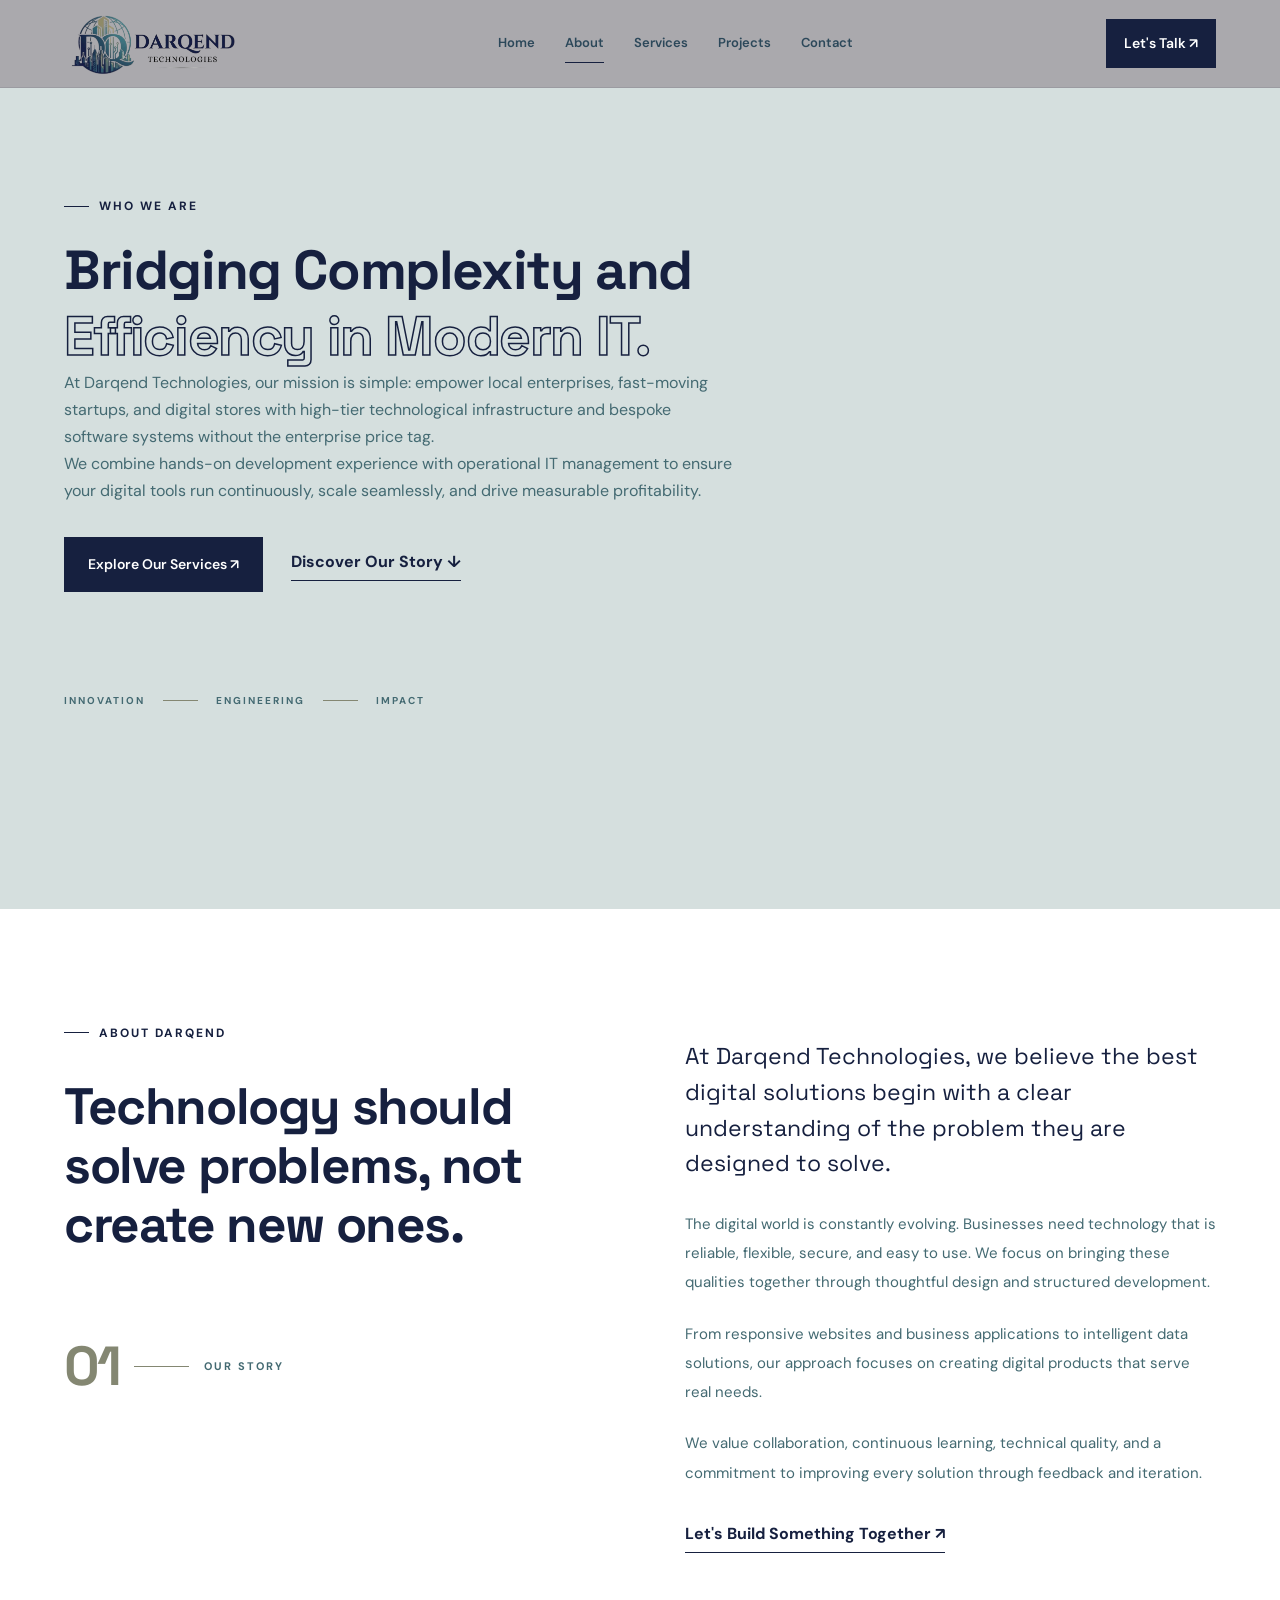
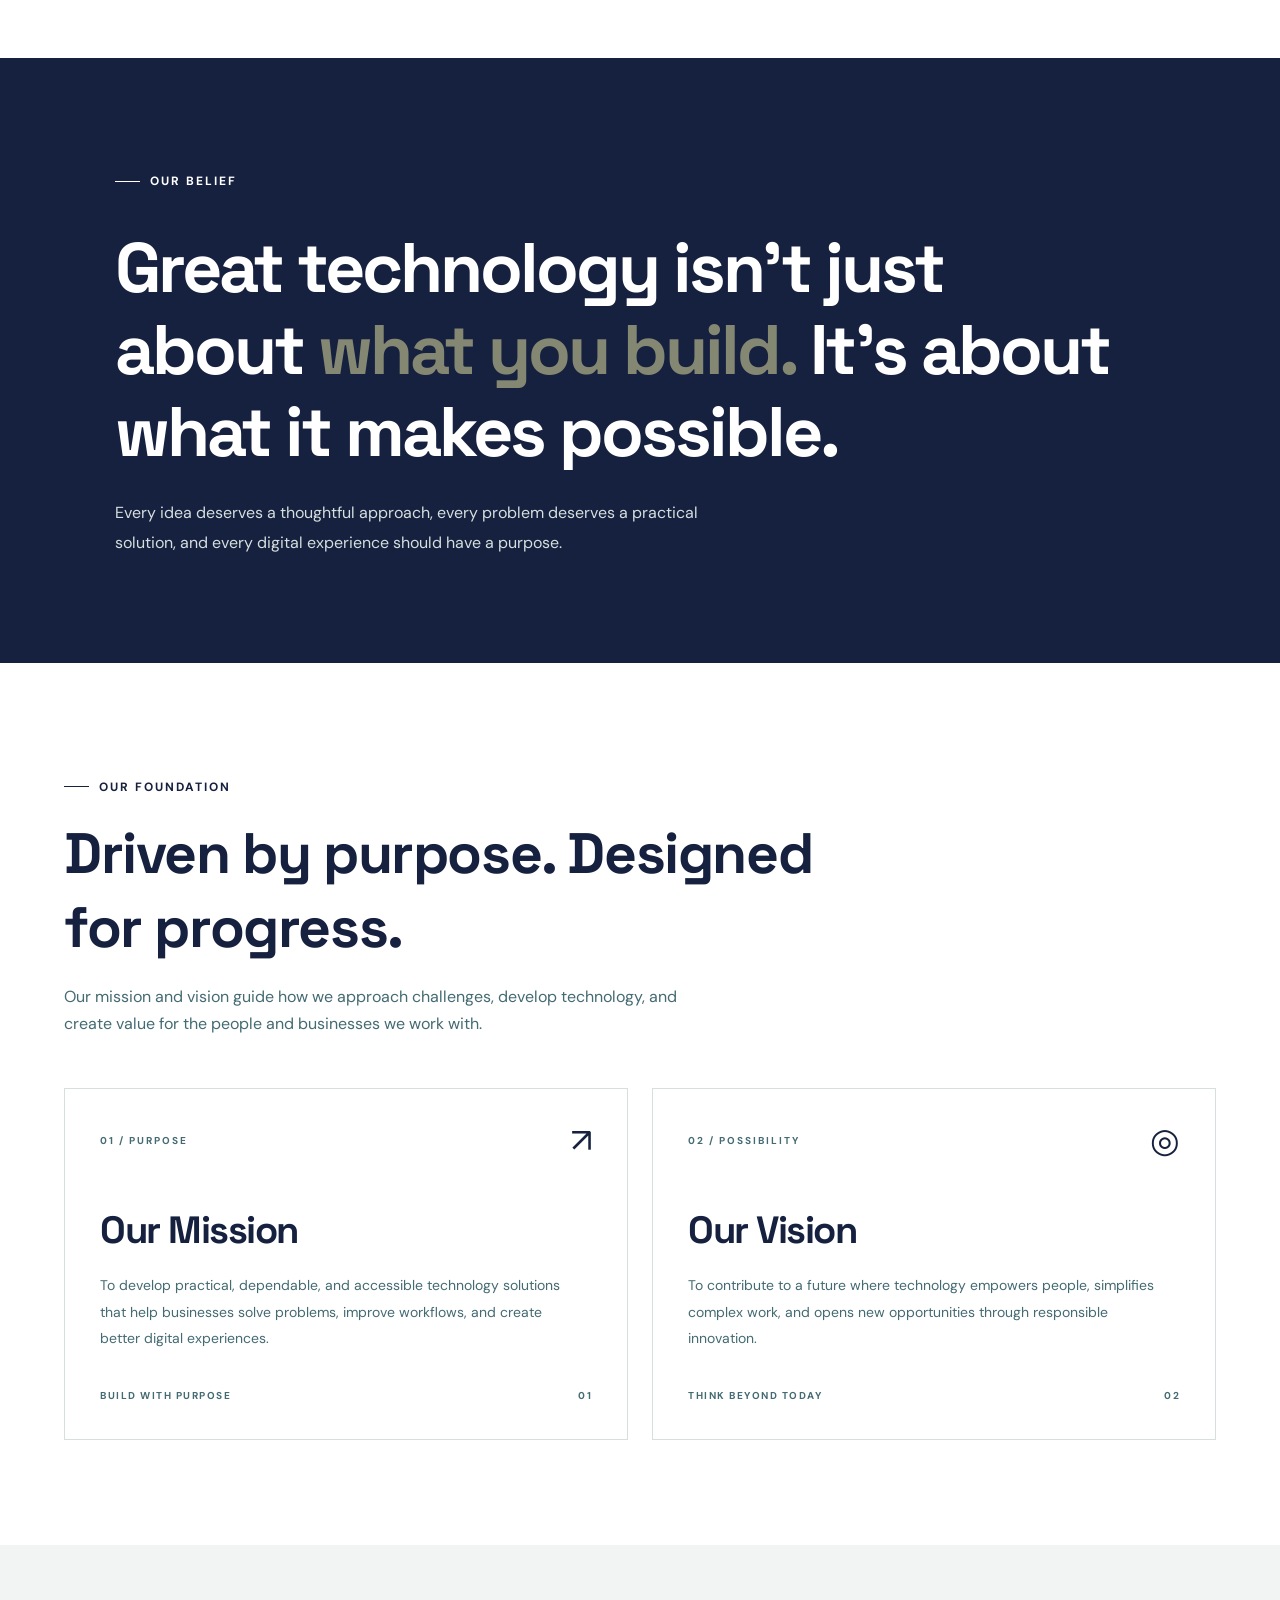
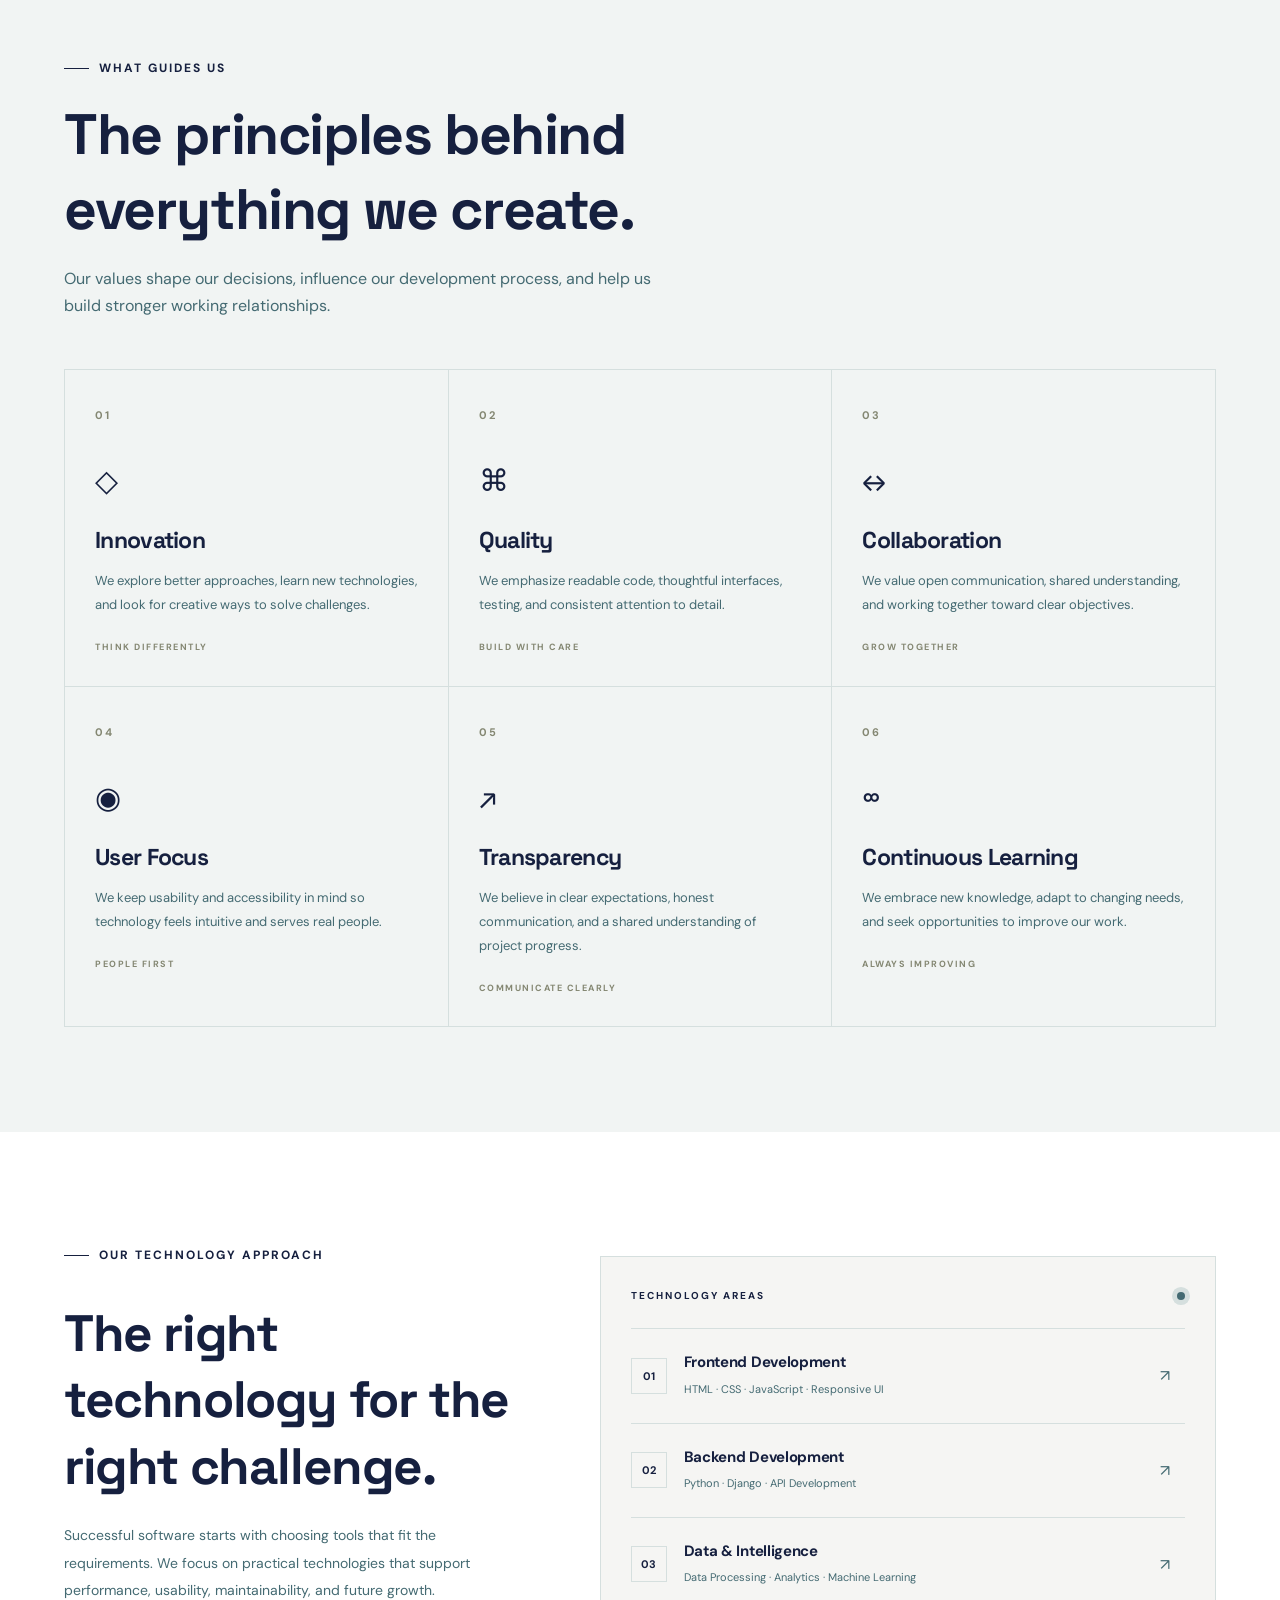
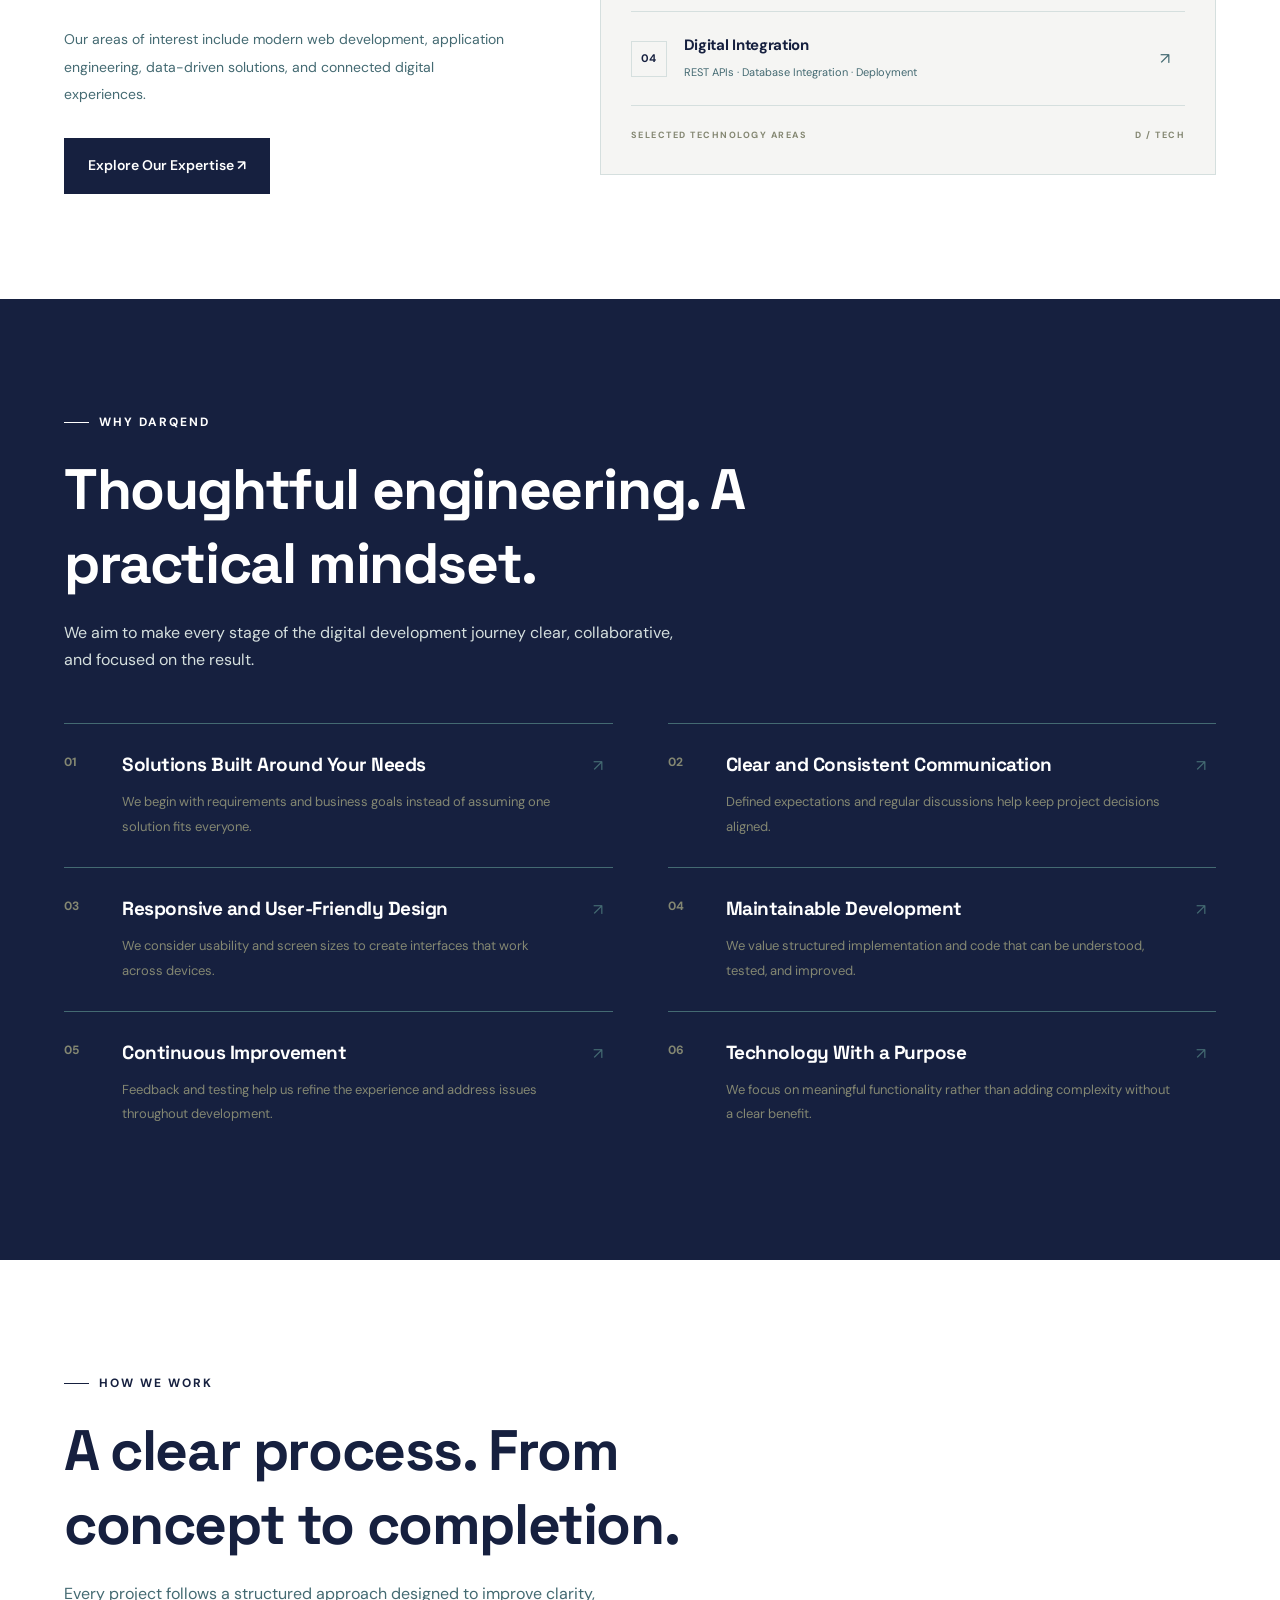
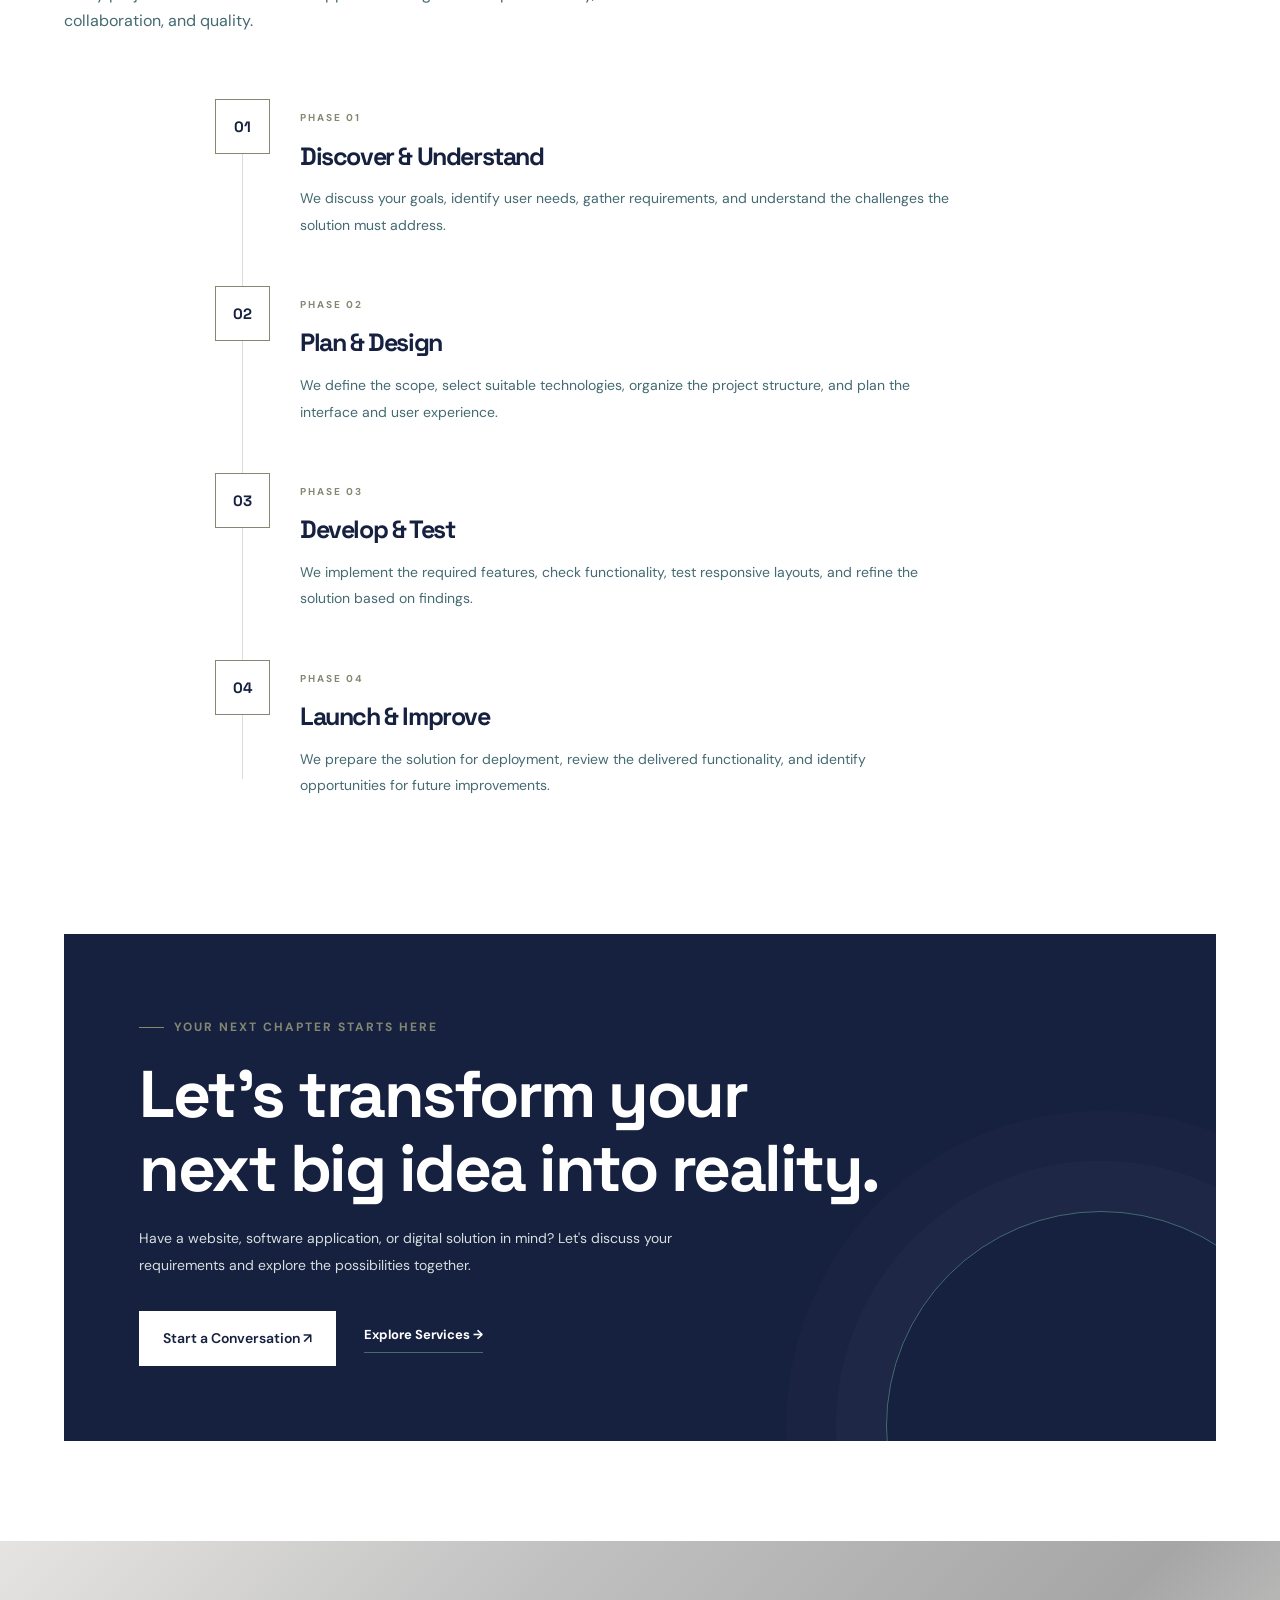
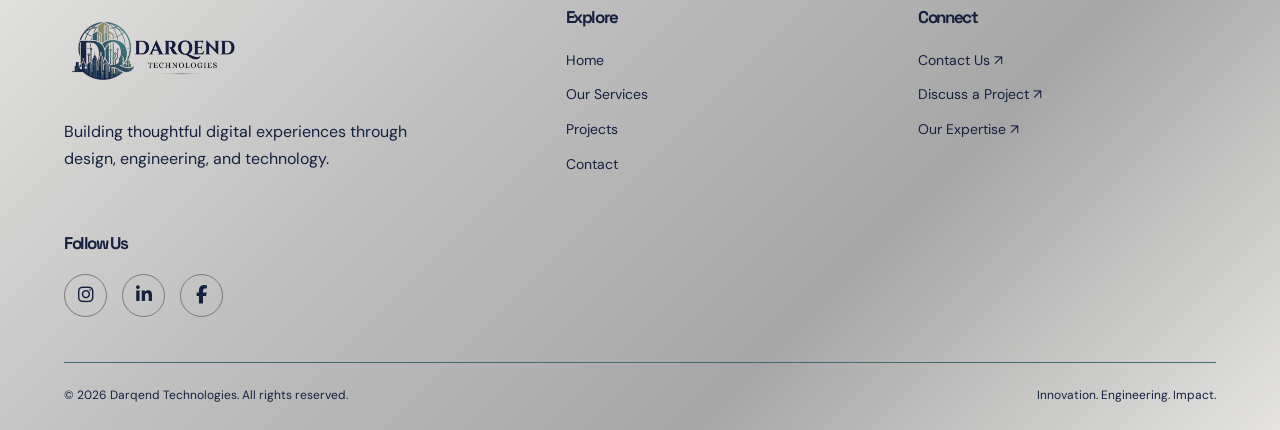
==== commit ccbe7b55: "Updated website" ====
--- a/templates/about.html
+++ b/templates/about.html
@@ -50,27 +50,25 @@
 
     <div class="container about-hero-content">
 
-        <!-- <div class="breadcrumb reveal">
-            <a href="index.html">Home</a>
-            <span>/</span>
-            <span>About Us</span>
-        </div> -->
+      
 
         <div class="about-hero-text reveal" >
             <div>
                 <span class="eyebrow">WHO WE ARE</span>
 
-                <h1>
-                    We turn bold ideas into
-                    <span class="outline-text">digital possibilities.</span>
+                <h1 class="hero-title ">
+                    Bridging Complexity and
+                    <span class="outline-text"> Efficiency in Modern IT.</span>
                 </h1>
 
                 <p>
-                    We combine technology, creativity, and strategic thinking
-                    to help businesses build meaningful digital experiences.
-                    Our goal is to make technology simpler, smarter, and more
-                    useful for the people who depend on it.
-                </p>
+                    At Darqend Technologies, our mission is simple: empower local enterprises,
+                     fast-moving startups, and digital stores with high-tier technological 
+                     infrastructure and bespoke software systems without the enterprise price tag.
+                </p>
+
+                <p>We combine hands-on development experience with operational IT management to ensure your digital tools run continuously,
+                     scale seamlessly, and drive measurable profitability.</p>
 
                 <div class="about-hero-actions">
                     <a href="services.html" class="btn">
--- a/static/css/style.css
+++ b/static/css/style.css
@@ -97,7 +97,7 @@
 h3,
 h4 {
   font-family: var(--heading);
-  line-height: 1.12;
+  line-height: 1.3;
   letter-spacing: -1.4px;
 }
 
@@ -1093,4 +1093,354 @@
     color: #171717;
     font-family: 'Manrope', sans-serif;
     letter-spacing: 3px;
-} +} 
+
+
+
+.hero-title {
+    max-width: 850px;
+    font-size: 55px;
+    line-height: 1.2;
+}
+
+.outline-text {
+    display: block;
+    max-width: 650px;
+    color: transparent;
+}
+
+
+
+
+/* =====================================
+   VALUE PROPOSITION SECTION
+===================================== */
+
+.value-section {
+    background: #D5DFDE;
+    color: #16203F;
+    padding: 110px 6%;
+    overflow: hidden;
+}
+
+.value-container {
+    max-width: 1250px;
+    margin: auto;
+}
+
+/* Section Header */
+
+.value-header {
+    max-width: 850px;
+    margin-bottom: 55px;
+}
+
+.value-label {
+    display: inline-block;
+    font-size: 12px;
+    font-weight: 700;
+    letter-spacing: 3px;
+    color: #16203F;
+    margin-bottom: 22px;
+}
+
+.value-header h2 {
+    font-size: clamp(38px, 5vw, 65px);
+    font-weight: 800;
+    line-height: 1.12;
+    letter-spacing: -2px;
+    margin-bottom: 25px;
+}
+
+.value-header h2 span {
+    display: block;
+    color: #16203F;
+}
+
+.value-description {
+    max-width: 650px;
+    font-size: 16px;
+    line-height: 1.8;
+    color: #666;
+}
+
+/* Business Benefits */
+
+.value-benefits {
+    display: grid;
+    grid-template-columns: repeat(2, 1fr);
+    gap: 25px;
+    margin-bottom: 35px;
+}
+
+.benefit-item {
+    background: #fff;
+    border: 1px solid #e5e5e5;
+    padding: 28px;
+    border-radius: 12px;
+    transition: 0.4s ease;
+}
+
+.benefit-item:hover {
+    transform: translateY(-6px);
+    border-color: #999;
+    box-shadow: 0 15px 35px rgba(0, 0, 0, 0.07);
+}
+
+.benefit-icon {
+    display: flex;
+    align-items: center;
+    justify-content: center;
+    width: 42px;
+    height: 42px;
+    background: #16203F;
+    color: #fff;
+    border-radius: 50%;
+    font-size: 21px;
+    margin-bottom: 18px;
+}
+
+.benefit-item h3 {
+    font-size: 19px;
+    margin-bottom: 10px;
+    font-weight: 700;
+}
+
+.benefit-item p {
+    color: #777;
+    font-size: 14px;
+    line-height: 1.7;
+}
+
+/* CTA Buttons */
+
+.value-buttons {
+    display: flex;
+    flex-wrap: wrap;
+    align-items: center;
+    gap: 15px;
+    margin-bottom: 75px;
+}
+
+.value-btn {
+    display: inline-flex;
+    align-items: center;
+    justify-content: center;
+    gap: 20px;
+    padding: 16px 24px;
+    border-radius: 5px;
+    text-decoration: none;
+    font-size: 13px;
+    font-weight: 600;
+    transition: all 0.35s ease;
+}
+
+.primary-btn {
+    background: #16203F;
+    color: #fff;
+    border: 1px solid #16203F;
+}
+
+.primary-btn:hover {
+    background: #2C485A;
+    border-color: #2C485A;
+    transform: translateY(-3px);
+}
+
+.secondary-btn {
+    color: #16203F;
+    border: 1px solid #bdbdbd;
+    background: transparent;
+}
+
+.secondary-btn:hover {
+    background: #16203F;
+    color: #fff;
+    border-color: #16203F;
+    transform: translateY(-3px);
+}
+
+.value-btn span {
+    font-size: 18px;
+}
+
+/* Pillars Grid */
+
+.pillars-grid {
+    display: grid;
+    grid-template-columns: repeat(2, 1fr);
+    gap: 22px;
+}
+
+.pillar-card {
+    position: relative;
+    background: #fff;
+    border: 1px solid #e6e6e6;
+    border-radius: 12px;
+    padding: 35px;
+    min-height: 310px;
+    display: flex;
+    flex-direction: column;
+    transition: all 0.4s ease;
+    overflow: hidden;
+}
+
+/* .pillar-card::before {
+    content: "";
+    position: absolute;
+    left: 0;
+    bottom: 0;
+    width: 0;
+    height: 3px;
+    background: #101010;
+    transition: width 0.4s ease;
+} */
+
+.pillar-card:hover::before {
+    width: 100%;
+}
+
+.pillar-card:hover {
+    transform: translateY(-8px);
+    box-shadow: 0 18px 40px rgba(0, 0, 0, 0.08);
+    border-color: #ccc;
+}
+
+/* Pillar Top */
+
+.pillar-top {
+    display: flex;
+    align-items: center;
+    justify-content: space-between;
+    margin-bottom: 30px;
+}
+
+.pillar-number {
+    color: #999;
+    font-size: 13px;
+    font-weight: 700;
+    letter-spacing: 2px;
+}
+
+.pillar-icon {
+    display: flex;
+    align-items: center;
+    justify-content: center;
+    width: 48px;
+    height: 48px;
+    border-radius: 10px;
+    background: #f0f0f0;
+    color: #16203F;
+    font-size: 25px;
+    transition: 0.4s ease;
+}
+
+.pillar-card:hover .pillar-icon {
+    background: #16203F;
+    color: #fff;
+    transform: rotate(8deg);
+}
+
+/* Pillar Content */
+
+.pillar-card h3 {
+    max-width: 350px;
+    font-size: 22px;
+    font-weight: 750;
+    line-height: 1.35;
+    margin-bottom: 15px;
+}
+
+.pillar-card p {
+    font-size: 14px;
+    line-height: 1.8;
+    color: #777;
+    margin-bottom: 25px;
+}
+
+.pillar-link {
+    display: inline-flex;
+    align-items: center;
+    gap: 12px;
+    margin-top: auto;
+    text-decoration: none;
+    color: #16203F;
+    font-size: 13px;
+    font-weight: 700;
+    width: fit-content;
+}
+
+.pillar-link span {
+    transition: transform 0.3s ease;
+}
+
+.pillar-link:hover span {
+    transform: translate(5px, -3px);
+}
+
+/* =====================================
+   RESPONSIVE DESIGN
+===================================== */
+
+@media (max-width: 768px) {
+
+    .value-section {
+        padding: 75px 5%;
+    }
+
+    .value-header h2 {
+        font-size: 42px;
+        letter-spacing: -1px;
+    }
+
+    .value-benefits {
+        grid-template-columns: 1fr;
+    }
+
+    .pillars-grid {
+        grid-template-columns: 1fr;
+    }
+
+    .value-buttons {
+        flex-direction: column;
+        align-items: stretch;
+    }
+
+    .value-btn {
+        width: 100%;
+    }
+
+    .pillar-card {
+        min-height: auto;
+        padding: 28px;
+    }
+
+}
+
+@media (max-width: 480px) {
+
+    .value-section {
+        padding: 60px 20px;
+    }
+
+    .value-header h2 {
+        font-size: 34px;
+    }
+
+    .value-description {
+        font-size: 14px;
+    }
+
+    .pillar-card h3 {
+        font-size: 20px;
+    }
+
+    .value-benefits {
+        gap: 15px;
+    }
+
+    .value-buttons {
+        margin-bottom: 50px;
+    }
+
+}
--- a/static/css/about.css
+++ b/static/css/about.css
@@ -50,7 +50,7 @@
 .about-hero-content {
     position: relative;
     /* padding-top: 20px; */
-    padding-bottom: 50px;
+    padding-bottom: 200px;
 }
 
 .about-hero .breadcrumb {
